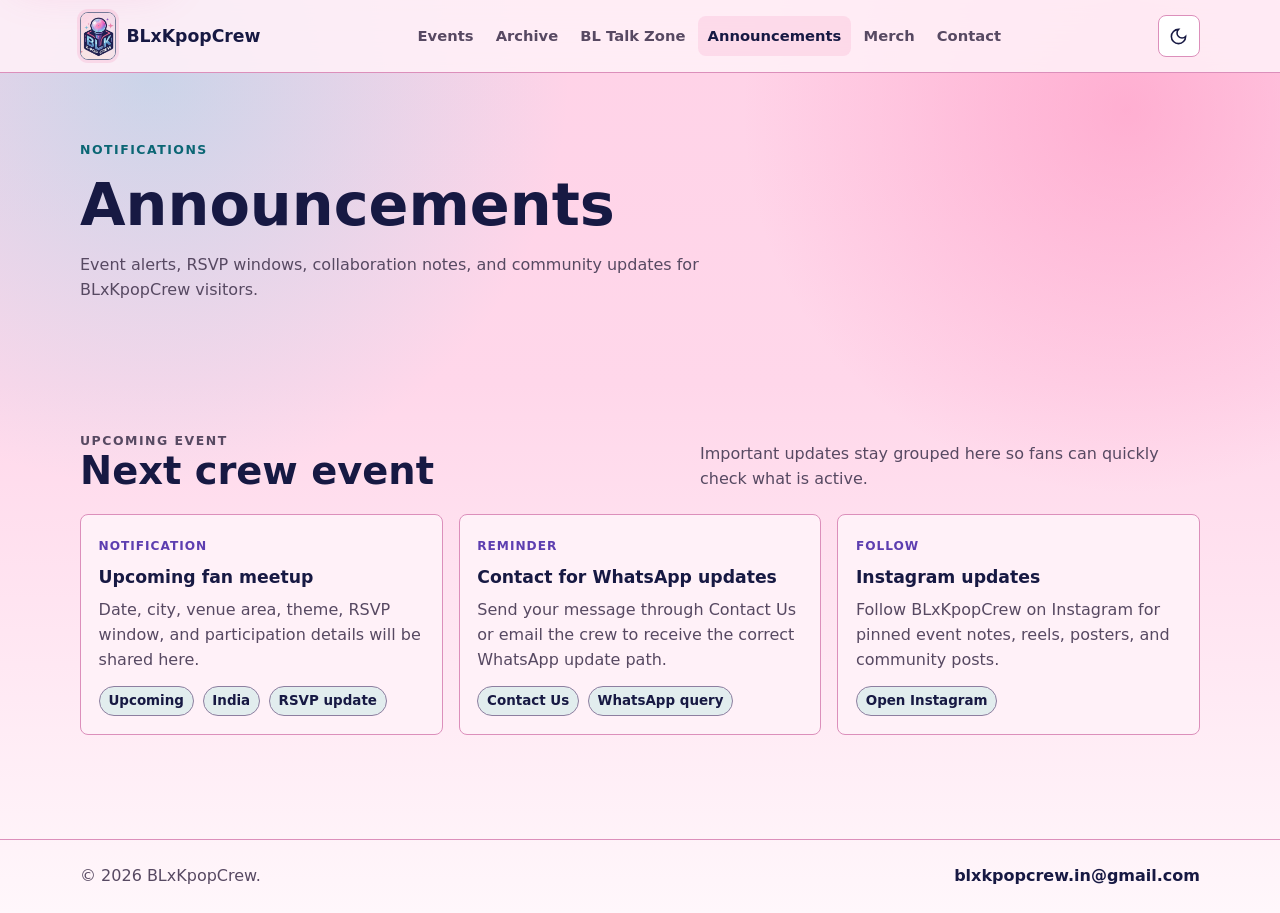
==== announcements.html @ 4c59ff3c "feat: added new sections" ====
<!DOCTYPE html>
<html lang="en">
<head>
  <meta charset="UTF-8" />
  <meta name="viewport" content="width=device-width, initial-scale=1" />
  <title>Announcements | BLxKpopCrew</title>
  <link rel="stylesheet" href="styles.css" />
</head>
<body>
  <a href="#main" class="skip-link">Skip to content</a>
  <header class="site-header">
    <div class="nav-wrap">
      <a class="brand" href="index.html#home"><img class="brand-logo" src="photos%20and%20videos/logo.jpg" alt="" width="498" height="689" /><span>BLxKpopCrew</span></a>
      <nav aria-label="Main navigation"><ul class="nav-links" id="nav-links"><li><a href="index.html#events">Events</a></li><li><a href="archive.html">Archive</a></li><li><a href="talk-zone.html">BL Talk Zone</a></li><li><a href="announcements.html" aria-current="page">Announcements</a></li><li><a href="merch-store.html">Merch</a></li><li><a href="index.html#contact">Contact</a></li></ul></nav>
      <div class="nav-actions"><button class="icon-btn" type="button" id="theme-toggle" aria-label="Toggle dark mode"><svg aria-hidden="true" width="19" height="19" viewBox="0 0 24 24" fill="none" stroke="currentColor" stroke-width="2"><path d="M12 3a6 6 0 0 0 9 9 9 9 0 1 1-9-9Z"></path></svg></button><button class="icon-btn menu-toggle" type="button" id="menu-toggle" aria-label="Open menu" aria-controls="nav-links" aria-expanded="false"><svg aria-hidden="true" width="21" height="21" viewBox="0 0 24 24" fill="none" stroke="currentColor" stroke-width="2"><path d="M4 7h16M4 12h16M4 17h16"></path></svg></button></div>
    </div>
  </header>
  <main id="main" class="page-shell">
    <section class="page-hero" aria-labelledby="announcements-title">
      <p class="eyebrow">Notifications</p>
      <h1 id="announcements-title">Announcements</h1>
      <p class="hero-copy">Event alerts, RSVP windows, collaboration notes, and community updates for BLxKpopCrew visitors.</p>
    </section>
    <section class="section-block" aria-labelledby="upcoming-title">
      <div class="section-head"><div><p class="eyebrow">Upcoming event</p><h2 id="upcoming-title">Next crew event</h2></div><p>Important updates stay grouped here so fans can quickly check what is active.</p></div>
      <div class="grid">
        <article class="card"><span class="tag">Notification</span><h3>Upcoming fan meetup</h3><p>Date, city, venue area, theme, RSVP window, and participation details will be shared here.</p><div class="meta-row"><span class="pill">Upcoming</span><span class="pill">India</span><span class="pill">RSVP update</span></div></article>
        <article class="card"><span class="tag">Reminder</span><h3>Contact for WhatsApp updates</h3><p>Send your message through Contact Us or email the crew to receive the correct WhatsApp update path.</p><div class="meta-row"><span class="pill">Contact Us</span><span class="pill">WhatsApp query</span></div></article>
        <article class="card"><span class="tag">Follow</span><h3>Instagram updates</h3><p>Follow BLxKpopCrew on Instagram for pinned event notes, reels, posters, and community posts.</p><div class="meta-row"><a class="pill" href="https://www.instagram.com/blxkpopcrew/" target="_blank" rel="noopener">Open Instagram</a></div></article>
      </div>
    </section>
  </main>
  <footer class="site-footer"><div class="footer-wrap"><span>&copy; 2026 BLxKpopCrew.</span><span class="footer-contact"><a href="mailto:blxkpopcrew.in@gmail.com">blxkpopcrew.in@gmail.com</a></span></div></footer>
  <script src="script.js"></script>
</body>
</html>
---- styles.css ----
:root {
  color-scheme: light;
  --bg: #ffd7ea;
  --page-start: #ffd2e7;
  --page-end: #fff7fb;
  --surface: #fff1f8;
  --surface-strong: #ffffff;
  --ink: #171943;
  --muted: #574962;
  --brand: #ec5b9c;
  --brand-strong: #171943;
  --sage: #0b6674;
  --gold: #5d3eb0;
  --rose: #ff6da9;
  --line: #dc8fbb;
  --button-bg: #171943;
  --button-text: #ffffff;
  --button-hover: #9b1f5f;
  --success: #0f6f56;
  --error: #a71d55;
  --shadow: 0 18px 45px rgba(236, 91, 156, 0.18);
  --focus: 0 0 0 3px rgba(101, 214, 236, 0.4);
  --radius: 8px;
  --max: 1160px;
}

[data-theme="dark"] {
  color-scheme: dark;
  --bg: #10122e;
  --page-start: #0f1230;
  --page-end: #181a3a;
  --surface: #171943;
  --surface-strong: #20265d;
  --ink: #fff5fb;
  --muted: #e5d7ec;
  --brand: #ff70ad;
  --brand-strong: #c8f6ff;
  --sage: #78e9f8;
  --gold: #b99bff;
  --rose: #ff7cb5;
  --line: #4b5297;
  --button-bg: #78e9f8;
  --button-text: #10122e;
  --button-hover: #c8f6ff;
  --success: #7ce6c6;
  --error: #ff9abe;
  --shadow: 0 18px 45px rgba(0, 0, 0, 0.3);
  --focus: 0 0 0 3px rgba(197, 163, 223, 0.35);
}

* { box-sizing: border-box; }
html { scroll-behavior: smooth; }
@media (prefers-reduced-motion: reduce) {
  *, *::before, *::after { animation-duration: 0.01ms !important; scroll-behavior: auto !important; transition-duration: 0.01ms !important; }
}

body {
  margin: 0;
  background:
    radial-gradient(circle at 12% 8%, rgba(101, 214, 236, 0.34), transparent 26rem),
    radial-gradient(circle at 88% 12%, rgba(255, 109, 169, 0.36), transparent 24rem),
    linear-gradient(180deg, var(--page-start) 0%, var(--bg) 42%, var(--page-end) 100%);
  color: var(--ink);
  font-family: Inter, ui-sans-serif, system-ui, -apple-system, BlinkMacSystemFont, "Segoe UI", sans-serif;
  line-height: 1.55;
  text-rendering: optimizeLegibility;
}

a { color: inherit; text-decoration: none; }
img { display: block; max-width: 100%; }
button, input, textarea { font: inherit; }
:focus-visible { border-radius: var(--radius); box-shadow: var(--focus); outline: 0; }

.skip-link {
  background: var(--surface-strong);
  border: 1px solid var(--line);
  border-radius: var(--radius);
  box-shadow: var(--shadow);
  left: 1rem;
  padding: 0.65rem 0.9rem;
  position: absolute;
  top: -5rem;
  z-index: 10;
}

.skip-link:focus { top: 1rem; }

.site-header {
  backdrop-filter: blur(18px);
  background: color-mix(in srgb, var(--surface) 88%, transparent);
  border-bottom: 1px solid var(--line);
  position: sticky;
  top: 0;
  z-index: 5;
}

.nav-wrap {
  align-items: center;
  display: flex;
  gap: 1rem;
  justify-content: space-between;
  margin: 0 auto;
  max-width: var(--max);
  min-height: 72px;
  padding: 0 1.25rem;
}

.brand {
  align-items: center;
  display: inline-flex;
  font-size: 1.08rem;
  font-weight: 800;
  gap: 0.65rem;
  letter-spacing: 0;
}

.brand-logo {
  background: var(--surface-strong);
  border: 1px solid color-mix(in srgb, var(--sage) 50%, var(--line));
  border-radius: var(--radius);
  box-shadow: 0 0 0 3px color-mix(in srgb, var(--brand) 14%, transparent);
  height: 48px;
  object-fit: contain;
  object-position: center;
  width: 36px;
}

.nav-links {
  align-items: center;
  display: flex;
  gap: 0.15rem;
  list-style: none;
  margin: 0;
  padding: 0;
}

.nav-links a {
  border-radius: var(--radius);
  color: var(--muted);
  display: inline-flex;
  font-size: 0.92rem;
  font-weight: 650;
  padding: 0.55rem 0.62rem;
}

.nav-links a:hover,
.nav-links a[aria-current="page"] {
  background: color-mix(in srgb, var(--brand) 13%, transparent);
  color: var(--brand-strong);
}

.nav-actions { align-items: center; display: flex; gap: 0.5rem; }

.icon-btn {
  align-items: center;
  background: var(--surface-strong);
  border: 1px solid var(--line);
  border-radius: var(--radius);
  color: var(--ink);
  cursor: pointer;
  display: inline-flex;
  height: 42px;
  justify-content: center;
  padding: 0;
  transition: border-color 160ms ease, transform 160ms ease;
  width: 42px;
}

.icon-btn:hover { border-color: var(--brand); transform: translateY(-1px); }
.menu-toggle { display: none; }

.page-shell {
  margin: 0 auto;
  max-width: var(--max);
  padding: 0 1.25rem;
}

section { scroll-margin-top: 96px; }

.hero {
  align-items: center;
  display: grid;
  gap: 2rem;
  grid-template-columns: minmax(0, 1fr) minmax(320px, 0.86fr);
  min-height: calc(100vh - 72px);
  padding: 2.4rem 0 2.25rem;
}

.hero > * { min-width: 0; }

.page-hero {
  min-height: auto;
  padding: 4.2rem 0 2.2rem;
}

.eyebrow {
  color: var(--sage);
  font-size: 0.78rem;
  font-weight: 800;
  letter-spacing: 0.12em;
  margin: 0 0 0.85rem;
  text-transform: uppercase;
}

h1, h2, h3 { letter-spacing: 0; line-height: 1.08; margin: 0; }
h1 { font-size: clamp(2.15rem, 4.6vw, 4.35rem); max-width: 720px; }
h2 { font-size: clamp(2rem, 3vw, 3.1rem); }
h3 { font-size: 1.08rem; }

.hero-copy {
  color: var(--muted);
  font-size: clamp(0.98rem, 1.25vw, 1.12rem);
  margin: 1rem 0 1.35rem;
  max-width: 660px;
}

.button-row { display: flex; flex-wrap: wrap; gap: 0.8rem; }

.btn {
  align-items: center;
  background: var(--button-bg);
  border: 1px solid var(--button-bg);
  border-radius: var(--radius);
  color: var(--button-text);
  display: inline-flex;
  font-weight: 750;
  gap: 0.5rem;
  min-height: 46px;
  padding: 0.7rem 1rem;
  transition: background 160ms ease, transform 160ms ease;
}

.btn:hover {
  background: var(--button-hover);
  border-color: var(--button-hover);
  color: var(--button-text);
  transform: translateY(-1px);
}

.btn.secondary {
  background: transparent;
  border-color: var(--line);
  color: var(--ink);
}

.btn.secondary:hover {
  background: var(--surface-strong);
  border-color: var(--sage);
}

.hero-media {
  aspect-ratio: 4 / 4.65;
  border: 1px solid var(--line);
  border-radius: var(--radius);
  box-shadow: var(--shadow);
  max-height: calc(100vh - 128px);
  overflow: hidden;
  position: relative;
}

.hero-media img,
.hero-media video {
  height: 100%;
  object-fit: cover;
  width: 100%;
}

.hero-note {
  background: color-mix(in srgb, var(--surface-strong) 92%, transparent);
  border: 1px solid var(--line);
  border-radius: var(--radius);
  bottom: 1rem;
  left: 1rem;
  max-width: calc(100% - 2rem);
  padding: 0.9rem 1rem;
  position: absolute;
}

.hero-note strong { display: block; font-size: 0.92rem; }
.hero-note span { color: var(--muted); display: block; font-size: 0.86rem; margin-top: 0.15rem; }

.notice {
  align-items: center;
  background: color-mix(in srgb, var(--surface-strong) 88%, var(--rose) 12%);
  border: 1px solid var(--line);
  border-left: 4px solid var(--rose);
  border-radius: var(--radius);
  box-shadow: 0 10px 28px rgba(236, 91, 156, 0.16);
  display: block;
  margin: 0 0 1.2rem;
  max-width: 100%;
  min-width: 0;
  overflow: hidden;
  padding: 0;
  position: relative;
}

.notice-track {
  align-items: center;
  animation: notice-slide 18s linear infinite;
  display: flex;
  gap: 2.5rem;
  min-width: 100%;
  padding: 0.8rem 1rem;
  will-change: transform;
  width: max-content;
}

.notice:hover .notice-track,
.notice:focus-within .notice-track {
  animation-play-state: paused;
}

.notice-item {
  align-items: center;
  display: inline-flex;
  gap: 0.7rem;
  white-space: nowrap;
}

.notice strong { color: var(--brand-strong); }
.notice span { color: var(--muted); }

.notice-dot {
  background: var(--rose);
  border-radius: 999px;
  box-shadow: 0 0 0 5px color-mix(in srgb, var(--rose) 22%, transparent);
  display: inline-flex;
  height: 0.55rem;
  width: 0.55rem;
}

@keyframes notice-slide {
  from { transform: translateX(0); }
  to { transform: translateX(-50%); }
}

.section-block { padding: 4.5rem 0; }

.section-band {
  background: color-mix(in srgb, var(--surface) 72%, transparent);
  border: 1px solid var(--line);
  border-radius: var(--radius);
  padding: 1.25rem;
}

.section-head {
  align-items: end;
  display: flex;
  gap: 1.5rem;
  justify-content: space-between;
  margin-bottom: 1.4rem;
}

.section-head p {
  color: var(--muted);
  margin: 0;
  max-width: 500px;
}

.grid {
  display: grid;
  gap: 1rem;
  grid-template-columns: repeat(3, minmax(0, 1fr));
}

.grid.two { grid-template-columns: repeat(2, minmax(0, 1fr)); }

.card {
  background: var(--surface);
  border: 1px solid var(--line);
  border-radius: var(--radius);
  min-height: 100%;
  padding: 1.1rem;
  transition: border-color 160ms ease, box-shadow 160ms ease, transform 160ms ease;
}

a.card { display: block; }

a.card:focus-visible {
  transform: translateY(-2px);
}

.card:hover {
  border-color: color-mix(in srgb, var(--brand) 42%, var(--line));
  box-shadow: var(--shadow);
  transform: translateY(-3px);
}

.card p { color: var(--muted); margin: 0.75rem 0 0; }

.tag {
  color: var(--gold);
  display: inline-block;
  font-size: 0.76rem;
  font-weight: 800;
  letter-spacing: 0.08em;
  margin-bottom: 0.75rem;
  text-transform: uppercase;
}

.meta-row {
  color: var(--muted);
  display: flex;
  flex-wrap: wrap;
  font-size: 0.9rem;
  gap: 0.55rem;
  margin-top: 0.8rem;
}

.pill {
  background: color-mix(in srgb, var(--sage) 12%, var(--surface-strong));
  border: 1px solid color-mix(in srgb, var(--sage) 38%, var(--line));
  border-radius: 999px;
  color: var(--brand-strong);
  display: inline-flex;
  font-size: 0.84rem;
  font-weight: 750;
  padding: 0.25rem 0.55rem;
}

.media-grid {
  display: grid;
  gap: 1rem;
  grid-template-columns: 1.15fr 0.85fr 0.85fr;
}

.photo {
  aspect-ratio: 1 / 1;
  border: 1px solid var(--line);
  border-radius: var(--radius);
  overflow: hidden;
}

.photo:first-child { grid-row: span 2; }

.photo img {
  height: 100%;
  object-fit: cover;
  transition: transform 300ms ease;
  width: 100%;
}

.photo:hover img { transform: scale(1.035); }

.logo-photo {
  background: linear-gradient(135deg, #fde8f2, #f8d7ea);
}

.logo-photo img {
  object-fit: contain;
  padding: 0.55rem;
}

.video-grid {
  display: grid;
  gap: 1rem;
  grid-template-columns: 1fr 1fr;
}

.video-card {
  background: var(--surface);
  border: 1px solid var(--line);
  border-radius: var(--radius);
  overflow: hidden;
}

.video-card video {
  aspect-ratio: 16 / 10;
  background: var(--brand-strong);
  display: block;
  object-fit: cover;
  width: 100%;
}

.video-card figcaption {
  color: var(--muted);
  font-size: 0.95rem;
  padding: 0.85rem 1rem 1rem;
}

.split {
  align-items: center;
  display: grid;
  gap: 2rem;
  grid-template-columns: 0.9fr 1.1fr;
}

.panel {
  background: var(--surface);
  border: 1px solid var(--line);
  border-radius: var(--radius);
  padding: 1.35rem;
}

.stats {
  display: grid;
  gap: 1rem;
  grid-template-columns: repeat(3, 1fr);
  margin-top: 1.5rem;
}

.stat {
  border-left: 3px solid var(--sage);
  padding-left: 0.85rem;
}

.stat strong {
  display: block;
  font-size: 1.55rem;
  line-height: 1;
}

.stat span { color: var(--muted); font-size: 0.9rem; }

.contact {
  background: var(--surface);
  border: 1px solid var(--line);
  border-radius: var(--radius);
  display: grid;
  gap: 1rem;
  grid-template-columns: 1fr 1fr;
  padding: 1.25rem;
}

label {
  color: var(--muted);
  display: grid;
  font-size: 0.92rem;
  font-weight: 700;
  gap: 0.35rem;
}

input,
textarea {
  background: var(--surface-strong);
  border: 1px solid var(--line);
  border-radius: var(--radius);
  color: var(--ink);
  min-height: 44px;
  padding: 0.7rem 0.75rem;
  width: 100%;
}

textarea { min-height: 136px; resize: vertical; }
.full { grid-column: 1 / -1; }

.form-status {
  color: var(--muted);
  font-size: 0.92rem;
  font-weight: 700;
  margin: 0;
  min-height: 1.5rem;
}

.form-status.is-success { color: var(--success); }
.form-status.is-error { color: var(--error); }

.site-footer {
  border-top: 1px solid var(--line);
  margin-top: 2rem;
}

.footer-wrap {
  align-items: center;
  color: var(--muted);
  display: flex;
  flex-wrap: wrap;
  gap: 1rem;
  justify-content: space-between;
  margin: 0 auto;
  max-width: var(--max);
  padding: 1.5rem 1.25rem;
}

.footer-wrap a,
.footer-contact { color: var(--brand-strong); font-weight: 750; }

@media (max-width: 980px) {
  .nav-links a { font-size: 0.88rem; padding-inline: 0.45rem; }
}

@media (max-width: 900px) {
  .hero,
  .split,
  .contact {
    grid-template-columns: 1fr;
  }

  .hero {
    min-height: auto;
    padding-top: 2rem;
  }

  .hero-media { aspect-ratio: 16 / 10; }
  .grid, .grid.two, .video-grid { grid-template-columns: 1fr 1fr; }
  .media-grid { grid-template-columns: 1fr 1fr; }
}

@media (max-width: 760px) {
  .menu-toggle { display: inline-flex; }

  .nav-links {
    background: var(--surface-strong);
    border: 1px solid var(--line);
    border-radius: var(--radius);
    box-shadow: var(--shadow);
    display: none;
    left: 1rem;
    padding: 0.6rem;
    position: absolute;
    right: 1rem;
    top: 76px;
  }

  .nav-links.is-open { display: grid; }
  .nav-links a { padding: 0.75rem; }
  .section-head { align-items: start; display: grid; }
  .grid, .grid.two, .media-grid, .stats, .video-grid { grid-template-columns: 1fr; }
  .photo:first-child { grid-row: auto; }
  .hero-note { position: static; max-width: none; border-radius: 0; border-width: 1px 0 0; }
  .hero-media { aspect-ratio: auto; }
  .hero-media img, .hero-media video { aspect-ratio: 4 / 3; }
  .notice-track { animation-duration: 14s; }
  .notice-item { white-space: normal; min-width: 86vw; }
}
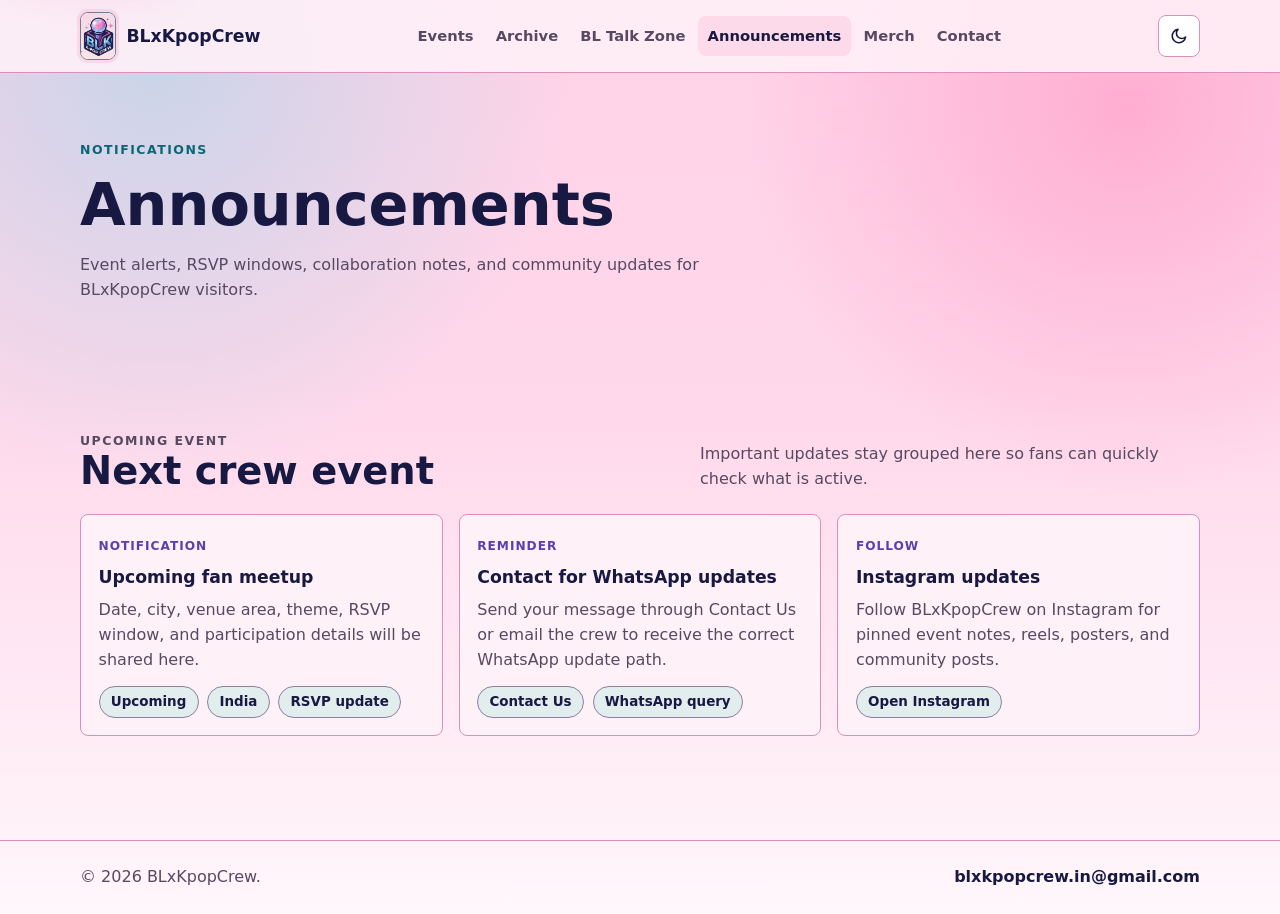
==== commit 12cd26c4: "feat: update the layout" ====
--- a/announcements.html
+++ b/announcements.html
@@ -12,7 +12,7 @@
     <div class="nav-wrap">
       <a class="brand" href="index.html#home"><img class="brand-logo" src="photos%20and%20videos/logo.jpg" alt="" width="498" height="689" /><span>BLxKpopCrew</span></a>
       <nav aria-label="Main navigation"><ul class="nav-links" id="nav-links"><li><a href="index.html#events">Events</a></li><li><a href="archive.html">Archive</a></li><li><a href="talk-zone.html">BL Talk Zone</a></li><li><a href="announcements.html" aria-current="page">Announcements</a></li><li><a href="merch-store.html">Merch</a></li><li><a href="index.html#contact">Contact</a></li></ul></nav>
-      <div class="nav-actions"><button class="icon-btn" type="button" id="theme-toggle" aria-label="Toggle dark mode"><svg aria-hidden="true" width="19" height="19" viewBox="0 0 24 24" fill="none" stroke="currentColor" stroke-width="2"><path d="M12 3a6 6 0 0 0 9 9 9 9 0 1 1-9-9Z"></path></svg></button><button class="icon-btn menu-toggle" type="button" id="menu-toggle" aria-label="Open menu" aria-controls="nav-links" aria-expanded="false"><svg aria-hidden="true" width="21" height="21" viewBox="0 0 24 24" fill="none" stroke="currentColor" stroke-width="2"><path d="M4 7h16M4 12h16M4 17h16"></path></svg></button></div>
+      <div class="nav-actions"><button class="icon-btn" type="button" id="theme-toggle" aria-label="Switch to dark mode"><svg aria-hidden="true" width="19" height="19" viewBox="0 0 24 24" fill="none" stroke="currentColor" stroke-width="2"><path d="M20.99 12.62A8.5 8.5 0 1 1 11.38 3.01 6.5 6.5 0 0 0 20.99 12.62Z"></path></svg></button><button class="icon-btn menu-toggle" type="button" id="menu-toggle" aria-label="Open menu" aria-controls="nav-links" aria-expanded="false"><svg aria-hidden="true" width="21" height="21" viewBox="0 0 24 24" fill="none" stroke="currentColor" stroke-width="2"><path d="M4 7h16M4 12h16M4 17h16"></path></svg></button></div>
     </div>
   </header>
   <main id="main" class="page-shell">
@@ -26,11 +26,11 @@
       <div class="grid">
         <article class="card"><span class="tag">Notification</span><h3>Upcoming fan meetup</h3><p>Date, city, venue area, theme, RSVP window, and participation details will be shared here.</p><div class="meta-row"><span class="pill">Upcoming</span><span class="pill">India</span><span class="pill">RSVP update</span></div></article>
         <article class="card"><span class="tag">Reminder</span><h3>Contact for WhatsApp updates</h3><p>Send your message through Contact Us or email the crew to receive the correct WhatsApp update path.</p><div class="meta-row"><span class="pill">Contact Us</span><span class="pill">WhatsApp query</span></div></article>
-        <article class="card"><span class="tag">Follow</span><h3>Instagram updates</h3><p>Follow BLxKpopCrew on Instagram for pinned event notes, reels, posters, and community posts.</p><div class="meta-row"><a class="pill" href="https://www.instagram.com/blxkpopcrew/" target="_blank" rel="noopener">Open Instagram</a></div></article>
+        <article class="card"><span class="tag">Follow</span><h3>Instagram updates</h3><p>Follow BLxKpopCrew on Instagram for pinned event notes, reels, posters, and community posts.</p><div class="meta-row"><a class="pill" href="https://www.instagram.com/blxkpop.crew/" target="_blank" rel="noopener">Open Instagram</a></div></article>
       </div>
     </section>
   </main>
   <footer class="site-footer"><div class="footer-wrap"><span>&copy; 2026 BLxKpopCrew.</span><span class="footer-contact"><a href="mailto:blxkpopcrew.in@gmail.com">blxkpopcrew.in@gmail.com</a></span></div></footer>
-  <script src="script.js"></script>
+  <script src="script.js?v=theme-icons"></script>
 </body>
 </html>
--- a/styles.css
+++ b/styles.css
@@ -159,14 +159,19 @@
   color: var(--ink);
   cursor: pointer;
   display: inline-flex;
+  flex: 0 0 42px;
   height: 42px;
   justify-content: center;
+  line-height: 1;
+  min-width: 42px;
+  overflow: visible;
   padding: 0;
   transition: border-color 160ms ease, transform 160ms ease;
   width: 42px;
 }
 
 .icon-btn:hover { border-color: var(--brand); transform: translateY(-1px); }
+.icon-btn svg { display: block; overflow: visible; stroke-linecap: round; stroke-linejoin: round; }
 .menu-toggle { display: none; }
 
 .page-shell {
@@ -215,6 +220,53 @@
 }
 
 .button-row { display: flex; flex-wrap: wrap; gap: 0.8rem; }
+
+.contact-links {
+  align-items: center;
+  display: flex;
+  flex-wrap: wrap;
+  gap: 0.7rem;
+  justify-content: flex-end;
+}
+
+.social-link {
+  align-items: center;
+  background: var(--surface-strong);
+  border: 1px solid var(--line);
+  border-radius: var(--radius);
+  color: var(--brand-strong);
+  display: inline-flex;
+  font-weight: 800;
+  gap: 0.5rem;
+  min-height: 44px;
+  padding: 0.65rem 0.85rem;
+}
+
+.social-link:hover {
+  border-color: var(--brand);
+  box-shadow: var(--shadow);
+  transform: translateY(-1px);
+}
+
+.social-link svg {
+  flex: 0 0 auto;
+}
+
+.instagram-mark {
+  align-items: center;
+  background: linear-gradient(135deg, #833ab4 0%, #fd1d1d 52%, #fcb045 100%);
+  border-radius: 6px;
+  color: #fff;
+  display: inline-flex;
+  height: 24px;
+  justify-content: center;
+  width: 24px;
+}
+
+.instagram-mark svg {
+  height: 16px;
+  width: 16px;
+}
 
 .btn {
   align-items: center;
@@ -293,6 +345,14 @@
   overflow: hidden;
   padding: 0;
   position: relative;
+  transition: border-color 160ms ease, box-shadow 160ms ease, transform 160ms ease;
+}
+
+.notice:hover,
+.notice:focus-visible {
+  border-color: var(--brand);
+  box-shadow: var(--shadow);
+  transform: translateY(-1px);
 }
 
 .notice-track {
@@ -358,6 +418,67 @@
   max-width: 500px;
 }
 
+.feature-layout {
+  align-items: stretch;
+  display: grid;
+  gap: 1rem;
+  grid-template-columns: minmax(280px, 0.9fr) minmax(0, 1.3fr);
+}
+
+.feature-card {
+  background: var(--surface-strong);
+  border: 1px solid var(--line);
+  border-radius: var(--radius);
+  box-shadow: var(--shadow);
+  display: grid;
+  min-height: 100%;
+  padding: 1.25rem;
+  transition: border-color 160ms ease, box-shadow 160ms ease, transform 160ms ease;
+}
+
+.feature-card p {
+  color: var(--muted);
+  margin: 1rem 0 0;
+}
+
+a.feature-card:hover,
+a.feature-card:focus-visible {
+  border-color: color-mix(in srgb, var(--brand) 42%, var(--line));
+  box-shadow: 0 22px 55px rgba(236, 91, 156, 0.24);
+  transform: translateY(-3px);
+}
+
+a.feature-card:hover .card-cta,
+a.feature-card:focus-visible .card-cta {
+  color: var(--brand);
+}
+
+.quick-grid {
+  display: grid;
+  gap: 1rem;
+  grid-template-columns: repeat(2, minmax(0, 1fr));
+}
+
+.event-grid {
+  display: grid;
+  gap: 1rem;
+  grid-template-columns: 1.15fr 0.92fr 0.92fr;
+}
+
+.values-layout {
+  align-items: start;
+  display: grid;
+  gap: 1rem;
+  grid-template-columns: minmax(240px, 0.8fr) minmax(0, 1.4fr);
+}
+
+.review-layout {
+  align-items: stretch;
+  display: grid;
+  gap: 1rem;
+  grid-template-columns: minmax(260px, 0.95fr) minmax(0, 1.2fr);
+}
+
 .grid {
   display: grid;
   gap: 1rem;
@@ -388,6 +509,20 @@
 }
 
 .card p { color: var(--muted); margin: 0.75rem 0 0; }
+
+.card-cta {
+  color: var(--brand-strong);
+  display: inline-flex;
+  font-size: 0.88rem;
+  font-weight: 850;
+  gap: 0.4rem;
+  margin-top: 1rem;
+}
+
+a.card:hover .card-cta,
+a.card:focus-visible .card-cta {
+  color: var(--brand);
+}
 
 .tag {
   color: var(--gold);
@@ -400,6 +535,7 @@
 }
 
 .meta-row {
+  align-items: center;
   color: var(--muted);
   display: flex;
   flex-wrap: wrap;
@@ -409,6 +545,7 @@
 }
 
 .pill {
+  align-items: center;
   background: color-mix(in srgb, var(--sage) 12%, var(--surface-strong));
   border: 1px solid color-mix(in srgb, var(--sage) 38%, var(--line));
   border-radius: 999px;
@@ -416,7 +553,95 @@
   display: inline-flex;
   font-size: 0.84rem;
   font-weight: 750;
-  padding: 0.25rem 0.55rem;
+  justify-content: center;
+  line-height: 1;
+  min-height: 32px;
+  padding: 0.38rem 0.7rem;
+  white-space: nowrap;
+}
+
+.review-list {
+  display: grid;
+  gap: 1.25rem;
+}
+
+.review-card {
+  background: var(--surface);
+  border: 1px solid var(--line);
+  border-radius: var(--radius);
+  display: grid;
+  gap: 1.25rem;
+  grid-template-columns: minmax(240px, 0.72fr) minmax(0, 1.28fr);
+  overflow: hidden;
+}
+
+.review-media {
+  background: var(--surface-strong);
+  min-height: 100%;
+}
+
+.review-media img {
+  height: 100%;
+  min-height: 320px;
+  object-fit: cover;
+  width: 100%;
+}
+
+.review-content {
+  padding: 1.25rem 1.25rem 1.25rem 0;
+}
+
+.review-title-row {
+  align-items: start;
+  display: flex;
+  gap: 1rem;
+  justify-content: space-between;
+}
+
+.rating-badge {
+  align-items: center;
+  background: var(--button-bg);
+  border-radius: var(--radius);
+  color: var(--button-text);
+  display: inline-flex;
+  flex: 0 0 auto;
+  font-size: 1.1rem;
+  font-weight: 900;
+  justify-content: center;
+  min-height: 48px;
+  min-width: 64px;
+  padding: 0.45rem 0.7rem;
+}
+
+.review-writeup {
+  color: var(--muted);
+  margin: 1rem 0;
+}
+
+.score-grid {
+  display: grid;
+  gap: 0.65rem;
+  grid-template-columns: repeat(4, minmax(0, 1fr));
+}
+
+.score-item {
+  background: var(--surface-strong);
+  border: 1px solid var(--line);
+  border-radius: var(--radius);
+  padding: 0.75rem;
+}
+
+.score-item strong {
+  display: block;
+  font-size: 1.12rem;
+}
+
+.score-item span {
+  color: var(--muted);
+  display: block;
+  font-size: 0.84rem;
+  font-weight: 750;
+  margin-top: 0.1rem;
 }
 
 .media-grid {
@@ -583,9 +808,15 @@
 @media (max-width: 900px) {
   .hero,
   .split,
-  .contact {
+  .contact,
+  .feature-layout,
+  .values-layout,
+  .review-layout,
+  .review-card {
     grid-template-columns: 1fr;
   }
+
+  .review-content { padding: 0 1.1rem 1.1rem; }
 
   .hero {
     min-height: auto;
@@ -593,7 +824,7 @@
   }
 
   .hero-media { aspect-ratio: 16 / 10; }
-  .grid, .grid.two, .video-grid { grid-template-columns: 1fr 1fr; }
+  .grid, .grid.two, .video-grid, .event-grid { grid-template-columns: 1fr 1fr; }
   .media-grid { grid-template-columns: 1fr 1fr; }
 }
 
@@ -616,7 +847,10 @@
   .nav-links.is-open { display: grid; }
   .nav-links a { padding: 0.75rem; }
   .section-head { align-items: start; display: grid; }
-  .grid, .grid.two, .media-grid, .stats, .video-grid { grid-template-columns: 1fr; }
+  .contact-links { justify-content: flex-start; }
+  .grid, .grid.two, .media-grid, .stats, .video-grid, .quick-grid, .event-grid { grid-template-columns: 1fr; }
+  .score-grid { grid-template-columns: 1fr 1fr; }
+  .review-title-row { display: grid; }
   .photo:first-child { grid-row: auto; }
   .hero-note { position: static; max-width: none; border-radius: 0; border-width: 1px 0 0; }
   .hero-media { aspect-ratio: auto; }
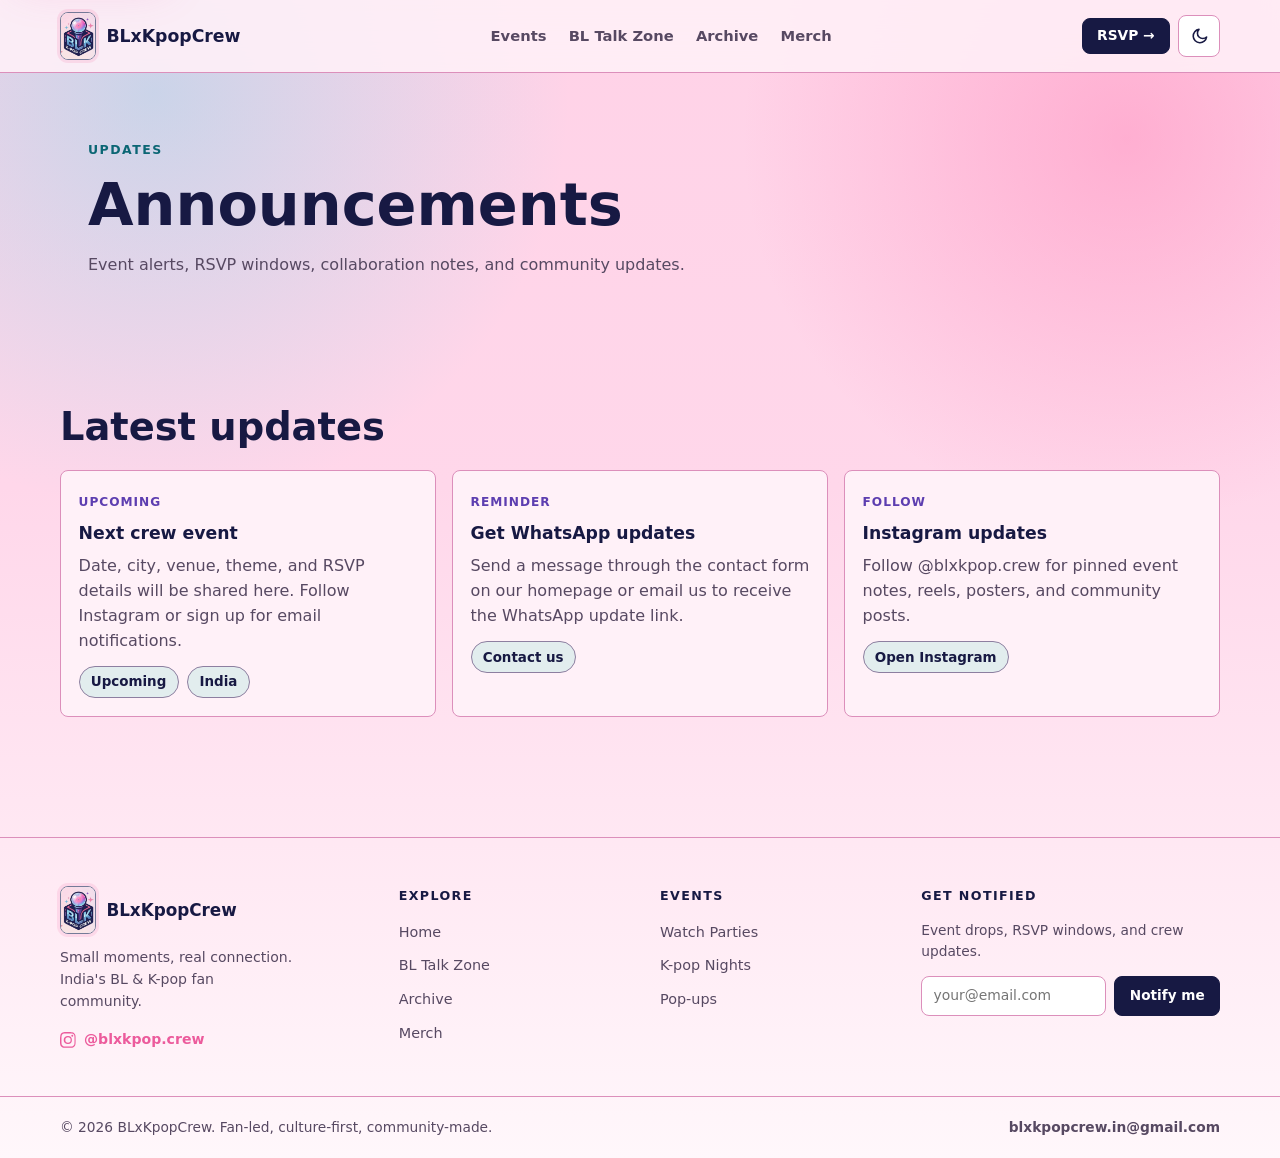
==== commit 55279376: "feat: overhaul site" ====
--- a/announcements.html
+++ b/announcements.html
@@ -10,27 +10,39 @@
   <a href="#main" class="skip-link">Skip to content</a>
   <header class="site-header">
     <div class="nav-wrap">
-      <a class="brand" href="index.html#home"><img class="brand-logo" src="photos%20and%20videos/logo.jpg" alt="" width="498" height="689" /><span>BLxKpopCrew</span></a>
-      <nav aria-label="Main navigation"><ul class="nav-links" id="nav-links"><li><a href="index.html#events">Events</a></li><li><a href="archive.html">Archive</a></li><li><a href="talk-zone.html">BL Talk Zone</a></li><li><a href="announcements.html" aria-current="page">Announcements</a></li><li><a href="merch-store.html">Merch</a></li><li><a href="index.html#contact">Contact</a></li></ul></nav>
-      <div class="nav-actions"><button class="icon-btn" type="button" id="theme-toggle" aria-label="Switch to dark mode"><svg aria-hidden="true" width="19" height="19" viewBox="0 0 24 24" fill="none" stroke="currentColor" stroke-width="2"><path d="M20.99 12.62A8.5 8.5 0 1 1 11.38 3.01 6.5 6.5 0 0 0 20.99 12.62Z"></path></svg></button><button class="icon-btn menu-toggle" type="button" id="menu-toggle" aria-label="Open menu" aria-controls="nav-links" aria-expanded="false"><svg aria-hidden="true" width="21" height="21" viewBox="0 0 24 24" fill="none" stroke="currentColor" stroke-width="2"><path d="M4 7h16M4 12h16M4 17h16"></path></svg></button></div>
+      <a class="brand" href="index.html" aria-label="BLxKpopCrew home"><img class="brand-logo" src="photos%20and%20videos/logo.jpg" alt="" width="498" height="689" /><span>BLxKpopCrew</span></a>
+      <nav aria-label="Main navigation"><ul class="nav-links" id="nav-links"><li><a href="events.html">Events</a></li><li><a href="talk-zone.html">BL Talk Zone</a></li><li><a href="archive.html">Archive</a></li><li><a href="merch-store.html">Merch</a></li></ul></nav>
+      <div class="nav-actions">
+        <a href="watch-parties.html" class="nav-cta btn">RSVP →</a>
+        <button class="icon-btn" type="button" id="theme-toggle" aria-label="Switch to dark mode"><svg aria-hidden="true" width="19" height="19" viewBox="0 0 24 24" fill="none" stroke="currentColor" stroke-width="2"><path d="M20.99 12.62A8.5 8.5 0 1 1 11.38 3.01 6.5 6.5 0 0 0 20.99 12.62Z"></path></svg></button>
+        <button class="icon-btn menu-toggle" type="button" id="menu-toggle" aria-label="Open menu" aria-controls="nav-links" aria-expanded="false"><svg aria-hidden="true" width="21" height="21" viewBox="0 0 24 24" fill="none" stroke="currentColor" stroke-width="2"><path d="M4 7h16M4 12h16M4 17h16"></path></svg></button>
+      </div>
     </div>
   </header>
   <main id="main" class="page-shell">
     <section class="page-hero" aria-labelledby="announcements-title">
-      <p class="eyebrow">Notifications</p>
+      <p class="eyebrow">Updates</p>
       <h1 id="announcements-title">Announcements</h1>
-      <p class="hero-copy">Event alerts, RSVP windows, collaboration notes, and community updates for BLxKpopCrew visitors.</p>
+      <p class="hero-copy">Event alerts, RSVP windows, collaboration notes, and community updates.</p>
     </section>
-    <section class="section-block" aria-labelledby="upcoming-title">
-      <div class="section-head"><div><p class="eyebrow">Upcoming event</p><h2 id="upcoming-title">Next crew event</h2></div><p>Important updates stay grouped here so fans can quickly check what is active.</p></div>
+    <section class="section-block" aria-labelledby="latest-updates-title">
+      <div class="section-head"><div><h2 id="latest-updates-title">Latest updates</h2></div></div>
       <div class="grid">
-        <article class="card"><span class="tag">Notification</span><h3>Upcoming fan meetup</h3><p>Date, city, venue area, theme, RSVP window, and participation details will be shared here.</p><div class="meta-row"><span class="pill">Upcoming</span><span class="pill">India</span><span class="pill">RSVP update</span></div></article>
-        <article class="card"><span class="tag">Reminder</span><h3>Contact for WhatsApp updates</h3><p>Send your message through Contact Us or email the crew to receive the correct WhatsApp update path.</p><div class="meta-row"><span class="pill">Contact Us</span><span class="pill">WhatsApp query</span></div></article>
-        <article class="card"><span class="tag">Follow</span><h3>Instagram updates</h3><p>Follow BLxKpopCrew on Instagram for pinned event notes, reels, posters, and community posts.</p><div class="meta-row"><a class="pill" href="https://www.instagram.com/blxkpop.crew/" target="_blank" rel="noopener">Open Instagram</a></div></article>
+        <article class="card"><span class="tag">Upcoming</span><h3>Next crew event</h3><p>Date, city, venue, theme, and RSVP details will be shared here. Follow Instagram or sign up for email notifications.</p><div class="meta-row"><span class="pill">Upcoming</span><span class="pill">India</span></div></article>
+        <article class="card"><span class="tag">Reminder</span><h3>Get WhatsApp updates</h3><p>Send a message through the contact form on our homepage or email us to receive the WhatsApp update link.</p><div class="meta-row"><a class="pill" href="index.html#contact">Contact us</a></div></article>
+        <article class="card"><span class="tag">Follow</span><h3>Instagram updates</h3><p>Follow @blxkpop.crew for pinned event notes, reels, posters, and community posts.</p><div class="meta-row"><a class="pill" href="https://www.instagram.com/blxkpop.crew/" target="_blank" rel="noopener">Open Instagram</a></div></article>
       </div>
     </section>
   </main>
-  <footer class="site-footer"><div class="footer-wrap"><span>&copy; 2026 BLxKpopCrew.</span><span class="footer-contact"><a href="mailto:blxkpopcrew.in@gmail.com">blxkpopcrew.in@gmail.com</a></span></div></footer>
+  <footer class="site-footer footer-full">
+    <div class="footer-grid page-shell">
+      <div><a class="brand footer-brand-link" href="index.html"><img class="brand-logo" src="photos%20and%20videos/logo.jpg" alt="" width="498" height="689" /><span>BLxKpopCrew</span></a><p class="footer-tagline">Small moments, real connection. India's BL &amp; K-pop fan community.</p><a class="footer-ig" href="https://www.instagram.com/blxkpop.crew/" target="_blank" rel="noopener"><svg aria-hidden="true" width="16" height="16" viewBox="0 0 16 16" fill="currentColor"><path d="M8 0C5.83 0 5.56.01 4.71.05 3.86.09 3.28.22 2.77.42a3.6 3.6 0 0 0-1.3.85 3.6 3.6 0 0 0-.85 1.3c-.2.51-.33 1.09-.37 1.94C.01 5.56 0 5.83 0 8s.01 2.44.05 3.29c.04.85.17 1.43.37 1.94.21.53.49.98.85 1.3.36.36.77.64 1.3.85.51.2 1.09.33 1.94.37.85.04 1.12.05 3.29.05s2.44-.01 3.29-.05c.85-.04 1.43-.17 1.94-.37.53-.21.98-.49 1.3-.85.36-.36.64-.77.85-1.3.2-.51.33-1.09.37-1.94.04-.85.05-1.12.05-3.29s-.01-2.44-.05-3.29c-.04-.85-.17-1.43-.37-1.94a3.6 3.6 0 0 0-.85-1.3 3.6 3.6 0 0 0-1.3-.85c-.51-.2-1.09-.33-1.94-.37C10.44.01 10.17 0 8 0Zm0 1.44c2.13 0 2.38.01 3.22.05.78.04 1.2.17 1.48.28.37.14.63.31.91.59.28.28.45.54.59.91.11.28.24.7.28 1.48.04.84.05 1.09.05 3.22s-.01 2.38-.05 3.22c-.04.78-.17 1.2-.28 1.48-.14.37-.31.63-.59.91-.28.28-.54.45-.91.59-.28.11-.7.24-1.48.28-.84.04-1.09.05-3.22.05s-2.38-.01-3.22-.05c-.78-.04-1.2-.17-1.48-.28a2.15 2.15 0 0 1-.91-.59 2.15 2.15 0 0 1-.59-.91c-.11-.28-.24-.7-.28-1.48-.04-.84-.05-1.09-.05-3.22s.01-2.38.05-3.22c.04-.78.17-1.2.28-1.48.14-.37.31-.63.59-.91.28-.28.54-.45.91-.59.28-.11.7-.24 1.48-.28.84-.04 1.09-.05 3.22-.05Z"/><path d="M8 3.89A4.11 4.11 0 1 0 8 12.1 4.11 4.11 0 0 0 8 3.89Zm0 6.78A2.67 2.67 0 1 1 8 5.33a2.67 2.67 0 0 1 0 5.34Zm5.23-6.94a.96.96 0 1 1-1.92 0 .96.96 0 0 1 1.92 0Z"/></svg> @blxkpop.crew</a></div>
+      <div><h4 class="footer-col-head">Explore</h4><ul class="footer-links-col"><li><a href="index.html">Home</a></li><li><a href="talk-zone.html">BL Talk Zone</a></li><li><a href="archive.html">Archive</a></li><li><a href="merch-store.html">Merch</a></li></ul></div>
+      <div><h4 class="footer-col-head">Events</h4><ul class="footer-links-col"><li><a href="watch-parties.html">Watch Parties</a></li><li><a href="kpop-crossover-nights.html">K-pop Nights</a></li><li><a href="popups-partnerships.html">Pop-ups</a></li></ul></div>
+      <div><h4 class="footer-col-head">Get notified</h4><p class="footer-notify-desc">Event drops, RSVP windows, and crew updates.</p><form class="notify-form" id="footer-notify-form" action="https://formspree.io/f/YOUR_FORM_ID" method="POST"><div class="notify-row"><input type="email" name="email" placeholder="your@email.com" aria-label="Email for event notifications" required /><button class="btn" type="submit">Notify me</button></div><p class="form-status" id="footer-notify-status" role="status" aria-live="polite"></p></form></div>
+    </div>
+    <div class="footer-bottom"><div class="footer-bottom-inner page-shell"><span>© 2026 BLxKpopCrew. Fan-led, culture-first, community-made.</span><a href="mailto:blxkpopcrew.in@gmail.com">blxkpopcrew.in@gmail.com</a></div></div>
+  </footer>
   <script src="script.js?v=theme-icons"></script>
 </body>
 </html>
--- a/styles.css
+++ b/styles.css
@@ -21,7 +21,7 @@
   --shadow: 0 18px 45px rgba(236, 91, 156, 0.18);
   --focus: 0 0 0 3px rgba(101, 214, 236, 0.4);
   --radius: 8px;
-  --max: 1160px;
+  --max: 1200px;
 }
 
 [data-theme="dark"] {
@@ -858,3 +858,889 @@
   .notice-track { animation-duration: 14s; }
   .notice-item { white-space: normal; min-width: 86vw; }
 }
+
+/* ── Watch Parties — Netflix layout ──────────────────────────────────────── */
+.wp-hero {
+  align-items: flex-end;
+  background: color-mix(in srgb, var(--surface) 60%, var(--surface-strong) 40%);
+  display: flex;
+  min-height: 55vh;
+  overflow: hidden;
+  position: relative;
+}
+
+.wp-hero--has-image { background: var(--surface-strong); }
+
+.wp-hero-img {
+  height: 100%;
+  inset: 0;
+  object-fit: cover;
+  object-position: center top;
+  position: absolute;
+  width: 100%;
+}
+
+.wp-hero-gradient {
+  background: linear-gradient(to top, rgba(0,0,0,0.78) 0%, rgba(0,0,0,0.38) 45%, rgba(0,0,0,0.04) 100%);
+  inset: 0;
+  position: absolute;
+}
+
+.wp-hero-content {
+  padding-bottom: 2.5rem;
+  padding-top: 2rem;
+  position: relative;
+  width: 100%;
+  z-index: 1;
+}
+
+.wp-hero--has-image .wp-hero-content { color: #fff; }
+.wp-hero--has-image .eyebrow { color: var(--rose); }
+.wp-hero--has-image .wp-hero-meta,
+.wp-hero--has-image .wp-hero-desc { color: rgba(255,255,255,0.82); }
+
+.wp-hero-eyebrow { color: var(--rose); }
+
+.wp-hero-title {
+  font-size: clamp(1.85rem, 4vw, 3.15rem);
+  line-height: 1.08;
+  margin: 0.4rem 0 0.55rem;
+  max-width: 560px;
+}
+
+.wp-hero-meta {
+  color: var(--muted);
+  font-size: 0.96rem;
+  margin: 0 0 0.65rem;
+}
+
+.wp-hero-desc {
+  color: var(--muted);
+  margin: 0 0 1.3rem;
+  max-width: 480px;
+}
+
+/* Controls */
+.wp-controls {
+  padding-bottom: 0.5rem;
+  padding-top: 1.75rem;
+}
+
+.wp-search-wrap {
+  margin-bottom: 0.9rem;
+  max-width: 440px;
+  position: relative;
+}
+
+.wp-search-wrap svg {
+  color: var(--muted);
+  left: 0.9rem;
+  pointer-events: none;
+  position: absolute;
+  top: 50%;
+  transform: translateY(-50%);
+}
+
+.wp-search-input {
+  background: var(--surface-strong);
+  border: 1px solid var(--line);
+  border-radius: var(--radius);
+  color: var(--ink);
+  min-height: 44px;
+  padding: 0.7rem 0.75rem 0.7rem 2.5rem;
+  transition: border-color 150ms ease;
+  width: 100%;
+}
+
+.wp-search-input:focus {
+  border-color: var(--brand);
+  box-shadow: var(--focus);
+  outline: 0;
+}
+
+.wp-chips {
+  display: flex;
+  flex-wrap: wrap;
+  gap: 0.5rem;
+  padding-bottom: 0.25rem;
+}
+
+.wp-chip {
+  background: color-mix(in srgb, var(--sage) 10%, var(--surface-strong));
+  border: 1px solid color-mix(in srgb, var(--sage) 34%, var(--line));
+  border-radius: 999px;
+  color: var(--brand-strong);
+  cursor: pointer;
+  font-size: 0.84rem;
+  font-weight: 750;
+  min-height: 32px;
+  padding: 0.35rem 0.85rem;
+  transition: background 140ms ease, border-color 140ms ease, color 140ms ease;
+}
+
+.wp-chip:hover { border-color: var(--brand); color: var(--brand); }
+
+.wp-chip--active {
+  background: var(--brand);
+  border-color: var(--brand);
+  color: #fff;
+}
+
+/* Rows */
+#wp-rows {
+  display: grid;
+  gap: 2.25rem;
+  padding-bottom: 3.5rem;
+  padding-top: 1.25rem;
+}
+
+.wp-row-header {
+  align-items: center;
+  display: flex;
+  justify-content: space-between;
+  margin-bottom: 0.85rem;
+}
+
+.wp-row-title {
+  font-size: 1.22rem;
+  font-weight: 800;
+}
+
+.wp-row-arrows {
+  display: flex;
+  gap: 0.4rem;
+}
+
+.wp-arrow {
+  align-items: center;
+  background: var(--surface-strong);
+  border: 1px solid var(--line);
+  border-radius: var(--radius);
+  color: var(--ink);
+  cursor: pointer;
+  display: inline-flex;
+  height: 34px;
+  justify-content: center;
+  transition: border-color 140ms ease, color 140ms ease;
+  width: 34px;
+}
+
+.wp-arrow:hover { border-color: var(--brand); color: var(--brand); }
+
+.wp-scroll {
+  display: flex;
+  gap: 0.85rem;
+  overflow-x: auto;
+  padding-bottom: 0.5rem;
+  scroll-snap-type: x mandatory;
+  scrollbar-width: none;
+}
+
+.wp-scroll::-webkit-scrollbar { display: none; }
+
+.wp-scroll > [role="listitem"] {
+  flex: 0 0 255px;
+  scroll-snap-align: start;
+}
+
+/* Cards */
+.wp-card {
+  background: var(--surface);
+  border: 1px solid var(--line);
+  border-radius: var(--radius);
+  display: block;
+  overflow: hidden;
+  transition: border-color 180ms ease, box-shadow 180ms ease;
+}
+
+.wp-card:hover {
+  border-color: color-mix(in srgb, var(--brand) 55%, var(--line));
+  box-shadow: 0 16px 40px rgba(0,0,0,0.2);
+}
+
+.wp-card-thumb {
+  aspect-ratio: 16 / 9;
+  background: var(--surface-strong);
+  overflow: hidden;
+  position: relative;
+}
+
+.wp-card-thumb img {
+  height: 100%;
+  object-fit: cover;
+  transition: transform 300ms ease;
+  width: 100%;
+}
+
+.wp-card:hover .wp-card-thumb img { transform: scale(1.07); }
+
+.wp-card-ph-title {
+  align-items: center;
+  color: rgba(255,255,255,0.6);
+  display: flex;
+  font-size: 0.84rem;
+  font-weight: 750;
+  height: 100%;
+  justify-content: center;
+  margin: 0;
+  padding: 0.75rem;
+  text-align: center;
+}
+
+.wp-badge {
+  border-radius: 4px;
+  font-size: 0.7rem;
+  font-weight: 800;
+  left: 0.55rem;
+  letter-spacing: 0.06em;
+  padding: 0.18rem 0.42rem;
+  position: absolute;
+  text-transform: uppercase;
+  top: 0.55rem;
+}
+
+.wp-badge--upcoming { background: var(--sage); color: #fff; }
+[data-theme="dark"] .wp-badge--upcoming { color: var(--bg); }
+.wp-badge--past { background: rgba(0,0,0,0.52); color: rgba(255,255,255,0.9); }
+.wp-badge--full { background: var(--gold); color: #fff; }
+.wp-badge--cancelled { background: rgba(140,20,40,0.8); color: #fff; }
+
+.wp-rating {
+  background: var(--button-bg);
+  border-radius: 4px;
+  bottom: 0.55rem;
+  color: var(--button-text);
+  font-size: 0.84rem;
+  font-weight: 900;
+  padding: 0.18rem 0.46rem;
+  position: absolute;
+  right: 0.55rem;
+}
+
+/* Hover overlay */
+.wp-card-overlay {
+  background: linear-gradient(to top, rgba(0,0,0,0.88) 0%, rgba(0,0,0,0.5) 55%, transparent 100%);
+  bottom: 0;
+  display: flex;
+  flex-direction: column;
+  justify-content: flex-end;
+  left: 0;
+  opacity: 0;
+  padding: 0.85rem 0.85rem 0.7rem;
+  position: absolute;
+  right: 0;
+  top: 0;
+  transition: opacity 200ms ease;
+}
+
+.wp-card:hover .wp-card-overlay { opacity: 1; }
+
+.wp-ov-title {
+  color: #fff;
+  display: block;
+  font-size: 0.88rem;
+  font-weight: 800;
+  line-height: 1.2;
+  margin-bottom: 0.2rem;
+}
+
+.wp-ov-meta {
+  color: rgba(255,255,255,0.75);
+  font-size: 0.78rem;
+  margin: 0 0 0.35rem;
+}
+
+.wp-ov-desc {
+  color: rgba(255,255,255,0.68);
+  font-size: 0.78rem;
+  line-height: 1.45;
+  margin: 0;
+}
+
+/* Card base info */
+.wp-card-info {
+  padding: 0.7rem 0.85rem 0.85rem;
+}
+
+.wp-card-title {
+  font-size: 0.92rem;
+  font-weight: 750;
+  line-height: 1.25;
+  margin: 0 0 0.22rem;
+}
+
+.wp-card-meta {
+  color: var(--muted);
+  font-size: 0.8rem;
+  margin: 0 0 0.35rem;
+}
+
+.wp-card-cta {
+  color: var(--sage);
+  font-size: 0.8rem;
+  font-weight: 800;
+}
+
+/* Empty / loading */
+.wp-empty,
+.wp-loading {
+  color: var(--muted);
+  padding: 1rem 0 3rem;
+}
+
+@media (max-width: 900px) {
+  .wp-hero { min-height: 44vh; }
+}
+
+@media (max-width: 760px) {
+  .wp-hero { min-height: 38vh; }
+  .wp-scroll > [role="listitem"] { flex-basis: 195px; }
+  .wp-row-arrows { display: none; }
+}
+
+/* ══════════════════════════════════════════════════════════════════════════════
+   SITE-WIDE OVERHAUL — design system additions
+   ══════════════════════════════════════════════════════════════════════════════ */
+
+h2 { font-weight: 800; }
+
+/* ── Scroll entrance animation ──────────────────────────────────────────────── */
+[data-animate] {
+  opacity: 0;
+  transform: translateY(16px);
+  transition: opacity 520ms ease, transform 520ms ease;
+}
+[data-animate].is-visible { opacity: 1; transform: none; }
+@media (prefers-reduced-motion: reduce) {
+  [data-animate] { opacity: 1; transform: none; transition: none; }
+}
+
+/* ── Nav CTA button ─────────────────────────────────────────────────────────── */
+.nav-cta {
+  font-size: 0.86rem;
+  font-weight: 800;
+  min-height: 36px;
+  padding: 0.4rem 0.9rem;
+  white-space: nowrap;
+}
+@media (max-width: 760px) { .nav-cta { display: none; } }
+
+/* ── Full footer ────────────────────────────────────────────────────────────── */
+.footer-full { border-top: 1px solid var(--line); margin-top: 3rem; }
+
+.footer-grid {
+  display: grid;
+  gap: 2.5rem;
+  grid-template-columns: 1.35fr 1fr 1fr 1.35fr;
+  padding-bottom: 2.5rem;
+  padding-top: 3rem;
+}
+
+.footer-brand-link {
+  align-items: center;
+  display: inline-flex;
+  font-size: 1.05rem;
+  font-weight: 800;
+  gap: 0.65rem;
+  margin-bottom: 0.85rem;
+}
+
+.footer-tagline {
+  color: var(--muted);
+  font-size: 0.88rem;
+  line-height: 1.55;
+  margin: 0 0 1rem;
+  max-width: 240px;
+}
+
+.footer-ig {
+  align-items: center;
+  color: var(--brand);
+  display: inline-flex;
+  font-size: 0.88rem;
+  font-weight: 750;
+  gap: 0.5rem;
+  transition: color 140ms ease;
+}
+.footer-ig:hover { color: var(--rose); }
+
+.footer-col-head {
+  color: var(--ink);
+  font-size: 0.79rem;
+  font-weight: 800;
+  letter-spacing: 0.11em;
+  margin: 0 0 0.9rem;
+  text-transform: uppercase;
+}
+
+.footer-links-col {
+  display: grid;
+  gap: 0.55rem;
+  list-style: none;
+  margin: 0;
+  padding: 0;
+}
+
+.footer-links-col a {
+  color: var(--muted);
+  font-size: 0.9rem;
+  transition: color 140ms ease;
+}
+.footer-links-col a:hover { color: var(--brand); }
+
+.footer-notify-desc {
+  color: var(--muted);
+  font-size: 0.86rem;
+  margin: 0 0 0.85rem;
+}
+
+.notify-form { display: grid; gap: 0.5rem; }
+
+.notify-row { display: flex; gap: 0.5rem; }
+
+.notify-row input {
+  background: var(--surface-strong);
+  border: 1px solid var(--line);
+  border-radius: var(--radius);
+  color: var(--ink);
+  flex: 1;
+  font-size: 0.87rem;
+  min-height: 40px;
+  padding: 0.5rem 0.7rem;
+}
+
+.notify-row .btn {
+  font-size: 0.85rem;
+  min-height: 40px;
+  padding: 0.45rem 0.9rem;
+  white-space: nowrap;
+}
+
+.footer-bottom { border-top: 1px solid var(--line); }
+
+.footer-bottom-inner {
+  align-items: center;
+  color: var(--muted);
+  display: flex;
+  flex-wrap: wrap;
+  font-size: 0.86rem;
+  gap: 1rem;
+  justify-content: space-between;
+  padding-bottom: 1.25rem;
+  padding-top: 1.25rem;
+}
+
+.footer-bottom-inner a { color: var(--muted); font-weight: 700; }
+.footer-bottom-inner a:hover { color: var(--brand); }
+
+/* ── Page hero accent bar variants ──────────────────────────────────────────── */
+.page-hero {
+  border-left: 4px solid transparent;
+  padding-left: 1.5rem;
+}
+.page-hero--events  { border-left-color: var(--sage); }
+.page-hero--reviews { border-left-color: var(--gold); }
+.page-hero--archive { border-left-color: var(--rose); }
+.page-hero--merch   { border-left-color: var(--brand); }
+.page-hero--kpop    { border-left-color: var(--gold); }
+.page-hero--popups  { border-left-color: var(--rose); }
+
+/* ── Homepage: large event feature cards ─────────────────────────────────────── */
+.event-feature-grid {
+  display: grid;
+  gap: 1rem;
+  grid-template-columns: repeat(3, 1fr);
+}
+
+.event-feature-card {
+  aspect-ratio: 3 / 4;
+  border: 1px solid var(--line);
+  border-radius: var(--radius);
+  display: flex;
+  flex-direction: column;
+  justify-content: flex-end;
+  overflow: hidden;
+  position: relative;
+  transition: box-shadow 200ms ease, transform 200ms ease;
+}
+.event-feature-card:hover {
+  box-shadow: 0 24px 52px rgba(0,0,0,0.22);
+  transform: translateY(-4px);
+}
+
+.event-feature-card__bg { inset: 0; position: absolute; }
+.event-feature-card__bg img { height: 100%; object-fit: cover; width: 100%; }
+
+.event-feature-card__gradient {
+  background: linear-gradient(to top, rgba(0,0,0,0.86) 0%, rgba(0,0,0,0.28) 55%, transparent 100%);
+  inset: 0;
+  position: absolute;
+}
+
+.event-feature-card__content {
+  color: #fff;
+  padding: 1.25rem;
+  position: relative;
+  z-index: 1;
+}
+
+.event-feature-card__label {
+  color: rgba(255,255,255,0.72);
+  display: block;
+  font-size: 0.74rem;
+  font-weight: 800;
+  letter-spacing: 0.1em;
+  margin-bottom: 0.35rem;
+  text-transform: uppercase;
+}
+
+.event-feature-card__title {
+  color: #fff;
+  font-size: 1.2rem;
+  font-weight: 800;
+  line-height: 1.15;
+  margin: 0 0 0.5rem;
+}
+
+.event-feature-card__desc {
+  color: rgba(255,255,255,0.76);
+  font-size: 0.86rem;
+  line-height: 1.48;
+  margin: 0 0 0.85rem;
+}
+
+.event-feature-card__cta {
+  background: rgba(255,255,255,0.14);
+  border: 1px solid rgba(255,255,255,0.28);
+  border-radius: var(--radius);
+  color: #fff;
+  display: inline-block;
+  font-size: 0.83rem;
+  font-weight: 750;
+  padding: 0.38rem 0.75rem;
+  transition: background 140ms ease;
+}
+.event-feature-card:hover .event-feature-card__cta { background: rgba(255,255,255,0.24); }
+
+.event-feature-card--watch  { border-top: 3px solid var(--sage); }
+.event-feature-card--kpop   { border-top: 3px solid var(--gold); }
+.event-feature-card--popups { border-top: 3px solid var(--rose); }
+
+/* ── Homepage: About split ───────────────────────────────────────────────────── */
+.about-split {
+  align-items: stretch;
+  display: grid;
+  gap: 1rem;
+  grid-template-columns: 1fr 1fr;
+}
+
+.about-manifesto {
+  background: var(--surface);
+  border: 1px solid var(--line);
+  border-left: 4px solid var(--sage);
+  border-radius: var(--radius);
+  display: flex;
+  flex-direction: column;
+  justify-content: center;
+  padding: 2rem 2.25rem;
+}
+.about-manifesto h2 { font-size: clamp(1.6rem, 2.5vw, 2.35rem); margin-bottom: 1rem; }
+.about-manifesto p { color: var(--muted); font-size: 1.01rem; line-height: 1.65; margin: 0; }
+
+.about-photo { border: 1px solid var(--line); border-radius: var(--radius); overflow: hidden; }
+.about-photo img { height: 100%; object-fit: cover; width: 100%; }
+
+/* ── Values grid ─────────────────────────────────────────────────────────────── */
+.values-grid {
+  display: grid;
+  gap: 1rem;
+  grid-template-columns: repeat(3, 1fr);
+  margin-top: 1rem;
+}
+
+.value-card {
+  background: var(--surface-strong);
+  border: 1px solid var(--line);
+  border-radius: var(--radius);
+  padding: 1.35rem;
+}
+.value-card h3 { font-size: 1rem; margin-bottom: 0.5rem; }
+.value-card p { color: var(--muted); font-size: 0.91rem; line-height: 1.55; margin: 0; }
+
+/* ── Homepage: Archive preview ───────────────────────────────────────────────── */
+.archive-preview-grid {
+  display: grid;
+  gap: 0.75rem;
+  grid-template-columns: repeat(4, 1fr);
+}
+.archive-preview-grid .photo { aspect-ratio: 1 / 1; }
+
+/* ── Lightbox ────────────────────────────────────────────────────────────────── */
+.lightbox {
+  align-items: center;
+  background: rgba(0,0,0,0.92);
+  bottom: 0;
+  display: flex;
+  justify-content: center;
+  left: 0;
+  opacity: 0;
+  pointer-events: none;
+  position: fixed;
+  right: 0;
+  top: 0;
+  transition: opacity 220ms ease;
+  z-index: 100;
+}
+.lightbox.is-open { opacity: 1; pointer-events: auto; }
+
+.lightbox__img {
+  border-radius: var(--radius);
+  display: block;
+  max-height: 90vh;
+  max-width: 90vw;
+  object-fit: contain;
+}
+
+.lightbox__close {
+  background: rgba(255,255,255,0.1);
+  border: 1px solid rgba(255,255,255,0.22);
+  border-radius: var(--radius);
+  color: #fff;
+  cursor: pointer;
+  font-size: 1.1rem;
+  line-height: 1;
+  padding: 0.45rem 0.7rem;
+  position: fixed;
+  right: 1.25rem;
+  top: 1.25rem;
+  transition: background 140ms ease;
+}
+.lightbox__close:hover { background: rgba(255,255,255,0.22); }
+
+.photo--clickable { cursor: pointer; }
+.photo--clickable:hover img { transform: scale(1.04); }
+
+/* ── Filter / tab switcher (archive + talk-zone) ─────────────────────────────── */
+.filter-tabs {
+  border-bottom: 1px solid var(--line);
+  display: flex;
+  gap: 0;
+  margin-bottom: 2rem;
+  overflow-x: auto;
+  scrollbar-width: none;
+}
+.filter-tabs::-webkit-scrollbar { display: none; }
+
+.filter-tab {
+  background: none;
+  border: none;
+  border-bottom: 2px solid transparent;
+  color: var(--muted);
+  cursor: pointer;
+  flex: 0 0 auto;
+  font-size: 0.9rem;
+  font-weight: 750;
+  margin-bottom: -1px;
+  padding: 0.7rem 1.1rem;
+  transition: color 140ms ease, border-color 140ms ease;
+  white-space: nowrap;
+}
+.filter-tab:hover { color: var(--ink); }
+.filter-tab.is-active { border-bottom-color: var(--brand); color: var(--brand); }
+
+.tab-panel { display: none; }
+.tab-panel.is-active { display: block; }
+
+/* ── Archive: larger photo grid ──────────────────────────────────────────────── */
+.archive-photo-grid {
+  display: grid;
+  gap: 0.85rem;
+  grid-template-columns: repeat(3, 1fr);
+}
+.archive-photo-grid .photo { aspect-ratio: 4 / 3; }
+.archive-photo-grid .photo:first-child { aspect-ratio: 16 / 9; grid-column: span 2; }
+
+/* ── Collab cards (pop-ups page) ─────────────────────────────────────────────── */
+.collab-grid { display: grid; gap: 1rem; grid-template-columns: repeat(2, 1fr); }
+
+.collab-card {
+  background: var(--surface);
+  border: 1px solid var(--line);
+  border-radius: var(--radius);
+  overflow: hidden;
+  transition: border-color 160ms ease, box-shadow 160ms ease, transform 160ms ease;
+}
+.collab-card:hover {
+  border-color: color-mix(in srgb, var(--brand) 42%, var(--line));
+  box-shadow: var(--shadow);
+  transform: translateY(-2px);
+}
+
+.collab-card__header {
+  align-items: center;
+  background: color-mix(in srgb, var(--surface-strong) 82%, var(--brand) 18%);
+  border-bottom: 1px solid var(--line);
+  display: flex;
+  gap: 1rem;
+  justify-content: space-between;
+  padding: 0.9rem 1.25rem;
+}
+
+.collab-card__partner {
+  color: var(--sage);
+  font-size: 0.76rem;
+  font-weight: 800;
+  letter-spacing: 0.08em;
+  text-transform: uppercase;
+}
+
+.collab-card__body { padding: 1.25rem; }
+.collab-card__body h3 { margin-bottom: 0.5rem; }
+.collab-card__body p { color: var(--muted); font-size: 0.91rem; line-height: 1.5; margin: 0 0 0.9rem; }
+
+/* ── Merch coming-soon page ──────────────────────────────────────────────────── */
+.merch-coming {
+  align-items: center;
+  display: flex;
+  flex-direction: column;
+  min-height: 58vh;
+  padding: 4.5rem 0 3rem;
+  text-align: center;
+}
+
+.merch-coming__badge {
+  background: color-mix(in srgb, var(--brand) 12%, var(--surface-strong));
+  border: 1px solid color-mix(in srgb, var(--brand) 28%, var(--line));
+  border-radius: 999px;
+  color: var(--brand);
+  display: inline-block;
+  font-size: 0.8rem;
+  font-weight: 800;
+  letter-spacing: 0.11em;
+  margin-bottom: 1.25rem;
+  padding: 0.38rem 1rem;
+  text-transform: uppercase;
+}
+
+.merch-coming h1 {
+  font-size: clamp(2.2rem, 5vw, 3.8rem);
+  margin-bottom: 1rem;
+  max-width: 520px;
+}
+
+.merch-coming__sub {
+  color: var(--muted);
+  font-size: 1.02rem;
+  margin: 0 0 2.5rem;
+  max-width: 400px;
+}
+
+.merch-coming .notify-form { max-width: 380px; width: 100%; }
+
+.merch-preview-grid {
+  display: grid;
+  gap: 1rem;
+  grid-template-columns: repeat(3, 1fr);
+  margin-top: 4rem;
+}
+
+.merch-preview-card {
+  aspect-ratio: 3 / 4;
+  background: var(--surface);
+  border: 1px solid var(--line);
+  border-radius: var(--radius);
+  overflow: hidden;
+  position: relative;
+}
+.merch-preview-card img { height: 100%; object-fit: cover; width: 100%; }
+
+.merch-preview-card__label {
+  background: color-mix(in srgb, var(--surface-strong) 88%, transparent);
+  border-top: 1px solid var(--line);
+  bottom: 0;
+  color: var(--muted);
+  font-size: 0.84rem;
+  font-weight: 700;
+  left: 0;
+  padding: 0.65rem 0.85rem;
+  position: absolute;
+  right: 0;
+}
+
+/* ── Events hub page ─────────────────────────────────────────────────────────── */
+.events-hub-grid { display: grid; gap: 1rem; }
+
+.events-hub-card {
+  align-items: center;
+  background: var(--surface);
+  border: 1px solid var(--line);
+  border-radius: var(--radius);
+  display: grid;
+  gap: 2rem;
+  grid-template-columns: 1fr auto;
+  overflow: hidden;
+  padding: 2rem 2.5rem;
+  position: relative;
+  transition: border-color 160ms ease, box-shadow 160ms ease, transform 160ms ease;
+}
+.events-hub-card:hover {
+  border-color: color-mix(in srgb, var(--brand) 42%, var(--line));
+  box-shadow: var(--shadow);
+  transform: translateY(-3px);
+}
+
+.events-hub-card__accent {
+  bottom: 0;
+  left: 0;
+  position: absolute;
+  top: 0;
+  width: 4px;
+}
+.events-hub-card--watch  .events-hub-card__accent { background: var(--sage); }
+.events-hub-card--kpop   .events-hub-card__accent { background: var(--gold); }
+.events-hub-card--popups .events-hub-card__accent { background: var(--rose); }
+
+.events-hub-card__label {
+  display: block;
+  font-size: 0.75rem;
+  font-weight: 800;
+  letter-spacing: 0.1em;
+  margin-bottom: 0.45rem;
+  text-transform: uppercase;
+}
+.events-hub-card--watch  .events-hub-card__label { color: var(--sage); }
+.events-hub-card--kpop   .events-hub-card__label { color: var(--gold); }
+.events-hub-card--popups .events-hub-card__label { color: var(--rose); }
+
+.events-hub-card h2 { font-size: clamp(1.35rem, 2.5vw, 1.9rem); margin: 0 0 0.5rem; }
+.events-hub-card p { color: var(--muted); font-size: 0.95rem; margin: 0; }
+
+.events-hub-card__arrow {
+  color: var(--muted);
+  flex: 0 0 auto;
+  font-size: 1.4rem;
+  transition: color 160ms ease, transform 160ms ease;
+}
+.events-hub-card:hover .events-hub-card__arrow { color: var(--brand); transform: translateX(4px); }
+
+/* ── Responsive additions ────────────────────────────────────────────────────── */
+@media (max-width: 900px) {
+  .footer-grid { grid-template-columns: 1fr 1fr; }
+  .event-feature-grid { grid-template-columns: 1fr; }
+  .about-split, .values-grid { grid-template-columns: 1fr; }
+  .archive-photo-grid { grid-template-columns: 1fr 1fr; }
+  .archive-photo-grid .photo:first-child { aspect-ratio: 4/3; grid-column: span 2; }
+  .collab-grid { grid-template-columns: 1fr; }
+  .merch-preview-grid { grid-template-columns: 1fr 1fr; }
+}
+
+@media (max-width: 760px) {
+  .footer-grid { gap: 1.75rem; grid-template-columns: 1fr; padding-top: 2rem; }
+  .archive-preview-grid { grid-template-columns: 1fr 1fr; }
+  .archive-photo-grid { grid-template-columns: 1fr; }
+  .archive-photo-grid .photo:first-child { aspect-ratio: 4/3; grid-column: auto; }
+  .merch-preview-grid { grid-template-columns: 1fr; }
+  .events-hub-card { grid-template-columns: 1fr; padding: 1.5rem; }
+  .events-hub-card__arrow { display: none; }
+  .page-hero { padding-left: 1rem; }
+}
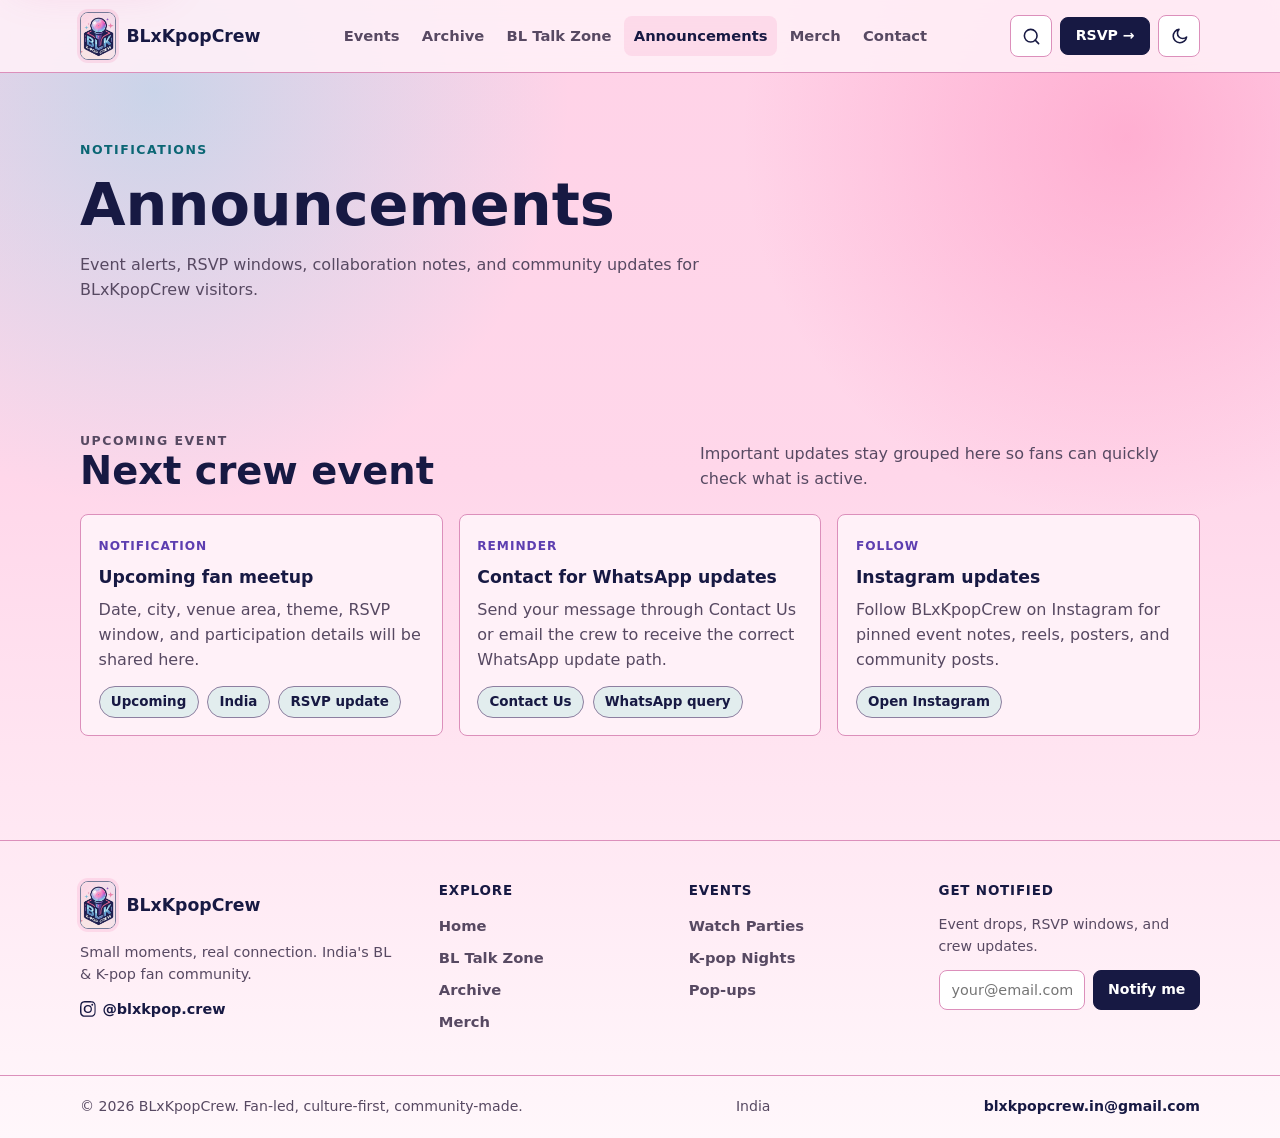
==== commit 2dc0f5a5: "feat: fix structure" ====
--- a/announcements.html
+++ b/announcements.html
@@ -10,27 +10,23 @@
   <a href="#main" class="skip-link">Skip to content</a>
   <header class="site-header">
     <div class="nav-wrap">
-      <a class="brand" href="index.html" aria-label="BLxKpopCrew home"><img class="brand-logo" src="photos%20and%20videos/logo.jpg" alt="" width="498" height="689" /><span>BLxKpopCrew</span></a>
-      <nav aria-label="Main navigation"><ul class="nav-links" id="nav-links"><li><a href="events.html">Events</a></li><li><a href="talk-zone.html">BL Talk Zone</a></li><li><a href="archive.html">Archive</a></li><li><a href="merch-store.html">Merch</a></li></ul></nav>
-      <div class="nav-actions">
-        <a href="watch-parties.html" class="nav-cta btn">RSVP →</a>
-        <button class="icon-btn" type="button" id="theme-toggle" aria-label="Switch to dark mode"><svg aria-hidden="true" width="19" height="19" viewBox="0 0 24 24" fill="none" stroke="currentColor" stroke-width="2"><path d="M20.99 12.62A8.5 8.5 0 1 1 11.38 3.01 6.5 6.5 0 0 0 20.99 12.62Z"></path></svg></button>
-        <button class="icon-btn menu-toggle" type="button" id="menu-toggle" aria-label="Open menu" aria-controls="nav-links" aria-expanded="false"><svg aria-hidden="true" width="21" height="21" viewBox="0 0 24 24" fill="none" stroke="currentColor" stroke-width="2"><path d="M4 7h16M4 12h16M4 17h16"></path></svg></button>
-      </div>
+      <a class="brand" href="index.html#home"><img class="brand-logo" src="photos%20and%20videos/logo.jpg" alt="" width="498" height="689" /><span>BLxKpopCrew</span></a>
+      <nav aria-label="Main navigation"><ul class="nav-links" id="nav-links"><li><a href="index.html#events">Events</a></li><li><a href="archive.html">Archive</a></li><li><a href="talk-zone.html">BL Talk Zone</a></li><li><a href="announcements.html" aria-current="page">Announcements</a></li><li><a href="merch-store.html">Merch</a></li><li><a href="index.html#contact">Contact</a></li></ul></nav>
+      <div class="nav-actions"><button class="icon-btn" type="button" id="search-toggle" aria-label="Search site"><svg aria-hidden="true" width="19" height="19" viewBox="0 0 24 24" fill="none" stroke="currentColor" stroke-width="2"><circle cx="11" cy="11" r="8"></circle><path d="m21 21-4.35-4.35"></path></svg></button><a href="rsvp.html" class="nav-cta btn">RSVP →</a><button class="icon-btn" type="button" id="theme-toggle" aria-label="Switch to dark mode"><svg aria-hidden="true" width="19" height="19" viewBox="0 0 24 24" fill="none" stroke="currentColor" stroke-width="2"><path d="M20.99 12.62A8.5 8.5 0 1 1 11.38 3.01 6.5 6.5 0 0 0 20.99 12.62Z"></path></svg></button><button class="icon-btn menu-toggle" type="button" id="menu-toggle" aria-label="Open menu" aria-controls="nav-links" aria-expanded="false"><svg aria-hidden="true" width="21" height="21" viewBox="0 0 24 24" fill="none" stroke="currentColor" stroke-width="2"><path d="M4 7h16M4 12h16M4 17h16"></path></svg></button></div>
     </div>
   </header>
   <main id="main" class="page-shell">
     <section class="page-hero" aria-labelledby="announcements-title">
-      <p class="eyebrow">Updates</p>
+      <p class="eyebrow">Notifications</p>
       <h1 id="announcements-title">Announcements</h1>
-      <p class="hero-copy">Event alerts, RSVP windows, collaboration notes, and community updates.</p>
+      <p class="hero-copy">Event alerts, RSVP windows, collaboration notes, and community updates for BLxKpopCrew visitors.</p>
     </section>
-    <section class="section-block" aria-labelledby="latest-updates-title">
-      <div class="section-head"><div><h2 id="latest-updates-title">Latest updates</h2></div></div>
+    <section class="section-block" aria-labelledby="upcoming-title">
+      <div class="section-head"><div><p class="eyebrow">Upcoming event</p><h2 id="upcoming-title">Next crew event</h2></div><p>Important updates stay grouped here so fans can quickly check what is active.</p></div>
       <div class="grid">
-        <article class="card"><span class="tag">Upcoming</span><h3>Next crew event</h3><p>Date, city, venue, theme, and RSVP details will be shared here. Follow Instagram or sign up for email notifications.</p><div class="meta-row"><span class="pill">Upcoming</span><span class="pill">India</span></div></article>
-        <article class="card"><span class="tag">Reminder</span><h3>Get WhatsApp updates</h3><p>Send a message through the contact form on our homepage or email us to receive the WhatsApp update link.</p><div class="meta-row"><a class="pill" href="index.html#contact">Contact us</a></div></article>
-        <article class="card"><span class="tag">Follow</span><h3>Instagram updates</h3><p>Follow @blxkpop.crew for pinned event notes, reels, posters, and community posts.</p><div class="meta-row"><a class="pill" href="https://www.instagram.com/blxkpop.crew/" target="_blank" rel="noopener">Open Instagram</a></div></article>
+        <article class="card"><span class="tag">Notification</span><h3>Upcoming fan meetup</h3><p>Date, city, venue area, theme, RSVP window, and participation details will be shared here.</p><div class="meta-row"><span class="pill">Upcoming</span><span class="pill">India</span><span class="pill">RSVP update</span></div></article>
+        <article class="card"><span class="tag">Reminder</span><h3>Contact for WhatsApp updates</h3><p>Send your message through Contact Us or email the crew to receive the correct WhatsApp update path.</p><div class="meta-row"><span class="pill">Contact Us</span><span class="pill">WhatsApp query</span></div></article>
+        <article class="card"><span class="tag">Follow</span><h3>Instagram updates</h3><p>Follow BLxKpopCrew on Instagram for pinned event notes, reels, posters, and community posts.</p><div class="meta-row"><a class="pill" href="https://www.instagram.com/blxkpop.crew/" target="_blank" rel="noopener">Open Instagram</a></div></article>
       </div>
     </section>
   </main>
@@ -41,8 +37,20 @@
       <div><h4 class="footer-col-head">Events</h4><ul class="footer-links-col"><li><a href="watch-parties.html">Watch Parties</a></li><li><a href="kpop-crossover-nights.html">K-pop Nights</a></li><li><a href="popups-partnerships.html">Pop-ups</a></li></ul></div>
       <div><h4 class="footer-col-head">Get notified</h4><p class="footer-notify-desc">Event drops, RSVP windows, and crew updates.</p><form class="notify-form" id="footer-notify-form" action="https://formspree.io/f/YOUR_FORM_ID" method="POST"><div class="notify-row"><input type="email" name="email" placeholder="your@email.com" aria-label="Email for event notifications" required /><button class="btn" type="submit">Notify me</button></div><p class="form-status" id="footer-notify-status" role="status" aria-live="polite"></p></form></div>
     </div>
-    <div class="footer-bottom"><div class="footer-bottom-inner page-shell"><span>© 2026 BLxKpopCrew. Fan-led, culture-first, community-made.</span><a href="mailto:blxkpopcrew.in@gmail.com">blxkpopcrew.in@gmail.com</a></div></div>
+    <div class="footer-bottom"><div class="footer-bottom-inner page-shell"><span>© 2026 BLxKpopCrew. Fan-led, culture-first, community-made.</span><span>India</span><a href="mailto:blxkpopcrew.in@gmail.com">blxkpopcrew.in@gmail.com</a></div></div>
   </footer>
+
+  <div class="search-overlay" id="search-overlay" role="dialog" aria-label="Search" aria-modal="true" hidden>
+    <div class="search-overlay__inner">
+      <div class="search-bar">
+        <svg aria-hidden="true" width="20" height="20" viewBox="0 0 24 24" fill="none" stroke="currentColor" stroke-width="2"><circle cx="11" cy="11" r="8"></circle><path d="m21 21-4.35-4.35"></path></svg>
+        <input type="search" id="search-input" placeholder="Search events, reviews, archive..." autocomplete="off" />
+        <button class="icon-btn" type="button" id="search-close" aria-label="Close search"><svg aria-hidden="true" width="19" height="19" viewBox="0 0 24 24" fill="none" stroke="currentColor" stroke-width="2"><path d="M18 6 6 18M6 6l12 12"></path></svg></button>
+      </div>
+      <div class="search-results" id="search-results" role="list"></div>
+    </div>
+  </div>
+
   <script src="script.js?v=theme-icons"></script>
 </body>
 </html>
--- a/styles.css
+++ b/styles.css
@@ -21,7 +21,7 @@
   --shadow: 0 18px 45px rgba(236, 91, 156, 0.18);
   --focus: 0 0 0 3px rgba(101, 214, 236, 0.4);
   --radius: 8px;
-  --max: 1200px;
+  --max: 1160px;
 }
 
 [data-theme="dark"] {
@@ -859,493 +859,7 @@
   .notice-item { white-space: normal; min-width: 86vw; }
 }
 
-/* ── Watch Parties — Netflix layout ──────────────────────────────────────── */
-.wp-hero {
-  align-items: flex-end;
-  background: color-mix(in srgb, var(--surface) 60%, var(--surface-strong) 40%);
-  display: flex;
-  min-height: 55vh;
-  overflow: hidden;
-  position: relative;
-}
-
-.wp-hero--has-image { background: var(--surface-strong); }
-
-.wp-hero-img {
-  height: 100%;
-  inset: 0;
-  object-fit: cover;
-  object-position: center top;
-  position: absolute;
-  width: 100%;
-}
-
-.wp-hero-gradient {
-  background: linear-gradient(to top, rgba(0,0,0,0.78) 0%, rgba(0,0,0,0.38) 45%, rgba(0,0,0,0.04) 100%);
-  inset: 0;
-  position: absolute;
-}
-
-.wp-hero-content {
-  padding-bottom: 2.5rem;
-  padding-top: 2rem;
-  position: relative;
-  width: 100%;
-  z-index: 1;
-}
-
-.wp-hero--has-image .wp-hero-content { color: #fff; }
-.wp-hero--has-image .eyebrow { color: var(--rose); }
-.wp-hero--has-image .wp-hero-meta,
-.wp-hero--has-image .wp-hero-desc { color: rgba(255,255,255,0.82); }
-
-.wp-hero-eyebrow { color: var(--rose); }
-
-.wp-hero-title {
-  font-size: clamp(1.85rem, 4vw, 3.15rem);
-  line-height: 1.08;
-  margin: 0.4rem 0 0.55rem;
-  max-width: 560px;
-}
-
-.wp-hero-meta {
-  color: var(--muted);
-  font-size: 0.96rem;
-  margin: 0 0 0.65rem;
-}
-
-.wp-hero-desc {
-  color: var(--muted);
-  margin: 0 0 1.3rem;
-  max-width: 480px;
-}
-
-/* Controls */
-.wp-controls {
-  padding-bottom: 0.5rem;
-  padding-top: 1.75rem;
-}
-
-.wp-search-wrap {
-  margin-bottom: 0.9rem;
-  max-width: 440px;
-  position: relative;
-}
-
-.wp-search-wrap svg {
-  color: var(--muted);
-  left: 0.9rem;
-  pointer-events: none;
-  position: absolute;
-  top: 50%;
-  transform: translateY(-50%);
-}
-
-.wp-search-input {
-  background: var(--surface-strong);
-  border: 1px solid var(--line);
-  border-radius: var(--radius);
-  color: var(--ink);
-  min-height: 44px;
-  padding: 0.7rem 0.75rem 0.7rem 2.5rem;
-  transition: border-color 150ms ease;
-  width: 100%;
-}
-
-.wp-search-input:focus {
-  border-color: var(--brand);
-  box-shadow: var(--focus);
-  outline: 0;
-}
-
-.wp-chips {
-  display: flex;
-  flex-wrap: wrap;
-  gap: 0.5rem;
-  padding-bottom: 0.25rem;
-}
-
-.wp-chip {
-  background: color-mix(in srgb, var(--sage) 10%, var(--surface-strong));
-  border: 1px solid color-mix(in srgb, var(--sage) 34%, var(--line));
-  border-radius: 999px;
-  color: var(--brand-strong);
-  cursor: pointer;
-  font-size: 0.84rem;
-  font-weight: 750;
-  min-height: 32px;
-  padding: 0.35rem 0.85rem;
-  transition: background 140ms ease, border-color 140ms ease, color 140ms ease;
-}
-
-.wp-chip:hover { border-color: var(--brand); color: var(--brand); }
-
-.wp-chip--active {
-  background: var(--brand);
-  border-color: var(--brand);
-  color: #fff;
-}
-
-/* Rows */
-#wp-rows {
-  display: grid;
-  gap: 2.25rem;
-  padding-bottom: 3.5rem;
-  padding-top: 1.25rem;
-}
-
-.wp-row-header {
-  align-items: center;
-  display: flex;
-  justify-content: space-between;
-  margin-bottom: 0.85rem;
-}
-
-.wp-row-title {
-  font-size: 1.22rem;
-  font-weight: 800;
-}
-
-.wp-row-arrows {
-  display: flex;
-  gap: 0.4rem;
-}
-
-.wp-arrow {
-  align-items: center;
-  background: var(--surface-strong);
-  border: 1px solid var(--line);
-  border-radius: var(--radius);
-  color: var(--ink);
-  cursor: pointer;
-  display: inline-flex;
-  height: 34px;
-  justify-content: center;
-  transition: border-color 140ms ease, color 140ms ease;
-  width: 34px;
-}
-
-.wp-arrow:hover { border-color: var(--brand); color: var(--brand); }
-
-.wp-scroll {
-  display: flex;
-  gap: 0.85rem;
-  overflow-x: auto;
-  padding-bottom: 0.5rem;
-  scroll-snap-type: x mandatory;
-  scrollbar-width: none;
-}
-
-.wp-scroll::-webkit-scrollbar { display: none; }
-
-.wp-scroll > [role="listitem"] {
-  flex: 0 0 255px;
-  scroll-snap-align: start;
-}
-
-/* Cards */
-.wp-card {
-  background: var(--surface);
-  border: 1px solid var(--line);
-  border-radius: var(--radius);
-  display: block;
-  overflow: hidden;
-  transition: border-color 180ms ease, box-shadow 180ms ease;
-}
-
-.wp-card:hover {
-  border-color: color-mix(in srgb, var(--brand) 55%, var(--line));
-  box-shadow: 0 16px 40px rgba(0,0,0,0.2);
-}
-
-.wp-card-thumb {
-  aspect-ratio: 16 / 9;
-  background: var(--surface-strong);
-  overflow: hidden;
-  position: relative;
-}
-
-.wp-card-thumb img {
-  height: 100%;
-  object-fit: cover;
-  transition: transform 300ms ease;
-  width: 100%;
-}
-
-.wp-card:hover .wp-card-thumb img { transform: scale(1.07); }
-
-.wp-card-ph-title {
-  align-items: center;
-  color: rgba(255,255,255,0.6);
-  display: flex;
-  font-size: 0.84rem;
-  font-weight: 750;
-  height: 100%;
-  justify-content: center;
-  margin: 0;
-  padding: 0.75rem;
-  text-align: center;
-}
-
-.wp-badge {
-  border-radius: 4px;
-  font-size: 0.7rem;
-  font-weight: 800;
-  left: 0.55rem;
-  letter-spacing: 0.06em;
-  padding: 0.18rem 0.42rem;
-  position: absolute;
-  text-transform: uppercase;
-  top: 0.55rem;
-}
-
-.wp-badge--upcoming { background: var(--sage); color: #fff; }
-[data-theme="dark"] .wp-badge--upcoming { color: var(--bg); }
-.wp-badge--past { background: rgba(0,0,0,0.52); color: rgba(255,255,255,0.9); }
-.wp-badge--full { background: var(--gold); color: #fff; }
-.wp-badge--cancelled { background: rgba(140,20,40,0.8); color: #fff; }
-
-.wp-rating {
-  background: var(--button-bg);
-  border-radius: 4px;
-  bottom: 0.55rem;
-  color: var(--button-text);
-  font-size: 0.84rem;
-  font-weight: 900;
-  padding: 0.18rem 0.46rem;
-  position: absolute;
-  right: 0.55rem;
-}
-
-/* Hover overlay */
-.wp-card-overlay {
-  background: linear-gradient(to top, rgba(0,0,0,0.88) 0%, rgba(0,0,0,0.5) 55%, transparent 100%);
-  bottom: 0;
-  display: flex;
-  flex-direction: column;
-  justify-content: flex-end;
-  left: 0;
-  opacity: 0;
-  padding: 0.85rem 0.85rem 0.7rem;
-  position: absolute;
-  right: 0;
-  top: 0;
-  transition: opacity 200ms ease;
-}
-
-.wp-card:hover .wp-card-overlay { opacity: 1; }
-
-.wp-ov-title {
-  color: #fff;
-  display: block;
-  font-size: 0.88rem;
-  font-weight: 800;
-  line-height: 1.2;
-  margin-bottom: 0.2rem;
-}
-
-.wp-ov-meta {
-  color: rgba(255,255,255,0.75);
-  font-size: 0.78rem;
-  margin: 0 0 0.35rem;
-}
-
-.wp-ov-desc {
-  color: rgba(255,255,255,0.68);
-  font-size: 0.78rem;
-  line-height: 1.45;
-  margin: 0;
-}
-
-/* Card base info */
-.wp-card-info {
-  padding: 0.7rem 0.85rem 0.85rem;
-}
-
-.wp-card-title {
-  font-size: 0.92rem;
-  font-weight: 750;
-  line-height: 1.25;
-  margin: 0 0 0.22rem;
-}
-
-.wp-card-meta {
-  color: var(--muted);
-  font-size: 0.8rem;
-  margin: 0 0 0.35rem;
-}
-
-.wp-card-cta {
-  color: var(--sage);
-  font-size: 0.8rem;
-  font-weight: 800;
-}
-
-/* Empty / loading */
-.wp-empty,
-.wp-loading {
-  color: var(--muted);
-  padding: 1rem 0 3rem;
-}
-
-@media (max-width: 900px) {
-  .wp-hero { min-height: 44vh; }
-}
-
-@media (max-width: 760px) {
-  .wp-hero { min-height: 38vh; }
-  .wp-scroll > [role="listitem"] { flex-basis: 195px; }
-  .wp-row-arrows { display: none; }
-}
-
-/* ══════════════════════════════════════════════════════════════════════════════
-   SITE-WIDE OVERHAUL — design system additions
-   ══════════════════════════════════════════════════════════════════════════════ */
-
-h2 { font-weight: 800; }
-
-/* ── Scroll entrance animation ──────────────────────────────────────────────── */
-[data-animate] {
-  opacity: 0;
-  transform: translateY(16px);
-  transition: opacity 520ms ease, transform 520ms ease;
-}
-[data-animate].is-visible { opacity: 1; transform: none; }
-@media (prefers-reduced-motion: reduce) {
-  [data-animate] { opacity: 1; transform: none; transition: none; }
-}
-
-/* ── Nav CTA button ─────────────────────────────────────────────────────────── */
-.nav-cta {
-  font-size: 0.86rem;
-  font-weight: 800;
-  min-height: 36px;
-  padding: 0.4rem 0.9rem;
-  white-space: nowrap;
-}
-@media (max-width: 760px) { .nav-cta { display: none; } }
-
-/* ── Full footer ────────────────────────────────────────────────────────────── */
-.footer-full { border-top: 1px solid var(--line); margin-top: 3rem; }
-
-.footer-grid {
-  display: grid;
-  gap: 2.5rem;
-  grid-template-columns: 1.35fr 1fr 1fr 1.35fr;
-  padding-bottom: 2.5rem;
-  padding-top: 3rem;
-}
-
-.footer-brand-link {
-  align-items: center;
-  display: inline-flex;
-  font-size: 1.05rem;
-  font-weight: 800;
-  gap: 0.65rem;
-  margin-bottom: 0.85rem;
-}
-
-.footer-tagline {
-  color: var(--muted);
-  font-size: 0.88rem;
-  line-height: 1.55;
-  margin: 0 0 1rem;
-  max-width: 240px;
-}
-
-.footer-ig {
-  align-items: center;
-  color: var(--brand);
-  display: inline-flex;
-  font-size: 0.88rem;
-  font-weight: 750;
-  gap: 0.5rem;
-  transition: color 140ms ease;
-}
-.footer-ig:hover { color: var(--rose); }
-
-.footer-col-head {
-  color: var(--ink);
-  font-size: 0.79rem;
-  font-weight: 800;
-  letter-spacing: 0.11em;
-  margin: 0 0 0.9rem;
-  text-transform: uppercase;
-}
-
-.footer-links-col {
-  display: grid;
-  gap: 0.55rem;
-  list-style: none;
-  margin: 0;
-  padding: 0;
-}
-
-.footer-links-col a {
-  color: var(--muted);
-  font-size: 0.9rem;
-  transition: color 140ms ease;
-}
-.footer-links-col a:hover { color: var(--brand); }
-
-.footer-notify-desc {
-  color: var(--muted);
-  font-size: 0.86rem;
-  margin: 0 0 0.85rem;
-}
-
-.notify-form { display: grid; gap: 0.5rem; }
-
-.notify-row { display: flex; gap: 0.5rem; }
-
-.notify-row input {
-  background: var(--surface-strong);
-  border: 1px solid var(--line);
-  border-radius: var(--radius);
-  color: var(--ink);
-  flex: 1;
-  font-size: 0.87rem;
-  min-height: 40px;
-  padding: 0.5rem 0.7rem;
-}
-
-.notify-row .btn {
-  font-size: 0.85rem;
-  min-height: 40px;
-  padding: 0.45rem 0.9rem;
-  white-space: nowrap;
-}
-
-.footer-bottom { border-top: 1px solid var(--line); }
-
-.footer-bottom-inner {
-  align-items: center;
-  color: var(--muted);
-  display: flex;
-  flex-wrap: wrap;
-  font-size: 0.86rem;
-  gap: 1rem;
-  justify-content: space-between;
-  padding-bottom: 1.25rem;
-  padding-top: 1.25rem;
-}
-
-.footer-bottom-inner a { color: var(--muted); font-weight: 700; }
-.footer-bottom-inner a:hover { color: var(--brand); }
-
-/* ── Page hero accent bar variants ──────────────────────────────────────────── */
-.page-hero {
-  border-left: 4px solid transparent;
-  padding-left: 1.5rem;
-}
-.page-hero--events  { border-left-color: var(--sage); }
-.page-hero--reviews { border-left-color: var(--gold); }
-.page-hero--archive { border-left-color: var(--rose); }
-.page-hero--merch   { border-left-color: var(--brand); }
-.page-hero--kpop    { border-left-color: var(--gold); }
-.page-hero--popups  { border-left-color: var(--rose); }
-
-/* ── Homepage: large event feature cards ─────────────────────────────────────── */
+/* ── Netflix-style event feature cards ───────────────────── */
 .event-feature-grid {
   display: grid;
   gap: 1rem;
@@ -1363,8 +877,9 @@
   position: relative;
   transition: box-shadow 200ms ease, transform 200ms ease;
 }
+
 .event-feature-card:hover {
-  box-shadow: 0 24px 52px rgba(0,0,0,0.22);
+  box-shadow: 0 24px 52px rgba(0, 0, 0, 0.22);
   transform: translateY(-4px);
 }
 
@@ -1420,327 +935,376 @@
   padding: 0.38rem 0.75rem;
   transition: background 140ms ease;
 }
+
 .event-feature-card:hover .event-feature-card__cta { background: rgba(255,255,255,0.24); }
 
 .event-feature-card--watch  { border-top: 3px solid var(--sage); }
 .event-feature-card--kpop   { border-top: 3px solid var(--gold); }
 .event-feature-card--popups { border-top: 3px solid var(--rose); }
-
-/* ── Homepage: About split ───────────────────────────────────────────────────── */
-.about-split {
-  align-items: stretch;
-  display: grid;
-  gap: 1rem;
-  grid-template-columns: 1fr 1fr;
-}
-
-.about-manifesto {
+.event-feature-card--recap  { border-top: 3px solid var(--brand); }
+
+/* ── RSVP nav button ─────────────────────────────────────── */
+.nav-cta {
+  font-size: 0.88rem;
+  min-height: 38px;
+  padding: 0.45rem 0.9rem;
+  white-space: nowrap;
+}
+
+/* ── Search overlay ──────────────────────────────────────── */
+.search-overlay {
+  backdrop-filter: blur(18px);
+  background: color-mix(in srgb, var(--bg) 94%, transparent);
+  inset: 0;
+  position: fixed;
+  z-index: 50;
+}
+
+.search-overlay[hidden] { display: none; }
+
+.search-overlay__inner {
+  margin: 0 auto;
+  max-width: 680px;
+  padding: 4rem 1.25rem 2rem;
+}
+
+.search-bar {
+  align-items: center;
+  background: var(--surface-strong);
+  border: 1px solid var(--line);
+  border-radius: var(--radius);
+  box-shadow: var(--shadow);
+  display: flex;
+  gap: 0.75rem;
+  padding: 0.75rem 1rem;
+}
+
+.search-bar > svg { color: var(--muted); flex: 0 0 auto; }
+
+#search-input {
+  background: none;
+  border: 0;
+  color: var(--ink);
+  flex: 1;
+  font-size: 1rem;
+  min-height: 0;
+  outline: none;
+  padding: 0;
+  width: 0;
+}
+
+.search-results { margin-top: 1rem; }
+
+.search-result {
   background: var(--surface);
   border: 1px solid var(--line);
-  border-left: 4px solid var(--sage);
-  border-radius: var(--radius);
-  display: flex;
-  flex-direction: column;
-  justify-content: center;
-  padding: 2rem 2.25rem;
-}
-.about-manifesto h2 { font-size: clamp(1.6rem, 2.5vw, 2.35rem); margin-bottom: 1rem; }
-.about-manifesto p { color: var(--muted); font-size: 1.01rem; line-height: 1.65; margin: 0; }
-
-.about-photo { border: 1px solid var(--line); border-radius: var(--radius); overflow: hidden; }
-.about-photo img { height: 100%; object-fit: cover; width: 100%; }
-
-/* ── Values grid ─────────────────────────────────────────────────────────────── */
-.values-grid {
-  display: grid;
-  gap: 1rem;
-  grid-template-columns: repeat(3, 1fr);
-  margin-top: 1rem;
-}
-
-.value-card {
-  background: var(--surface-strong);
-  border: 1px solid var(--line);
-  border-radius: var(--radius);
-  padding: 1.35rem;
-}
-.value-card h3 { font-size: 1rem; margin-bottom: 0.5rem; }
-.value-card p { color: var(--muted); font-size: 0.91rem; line-height: 1.55; margin: 0; }
-
-/* ── Homepage: Archive preview ───────────────────────────────────────────────── */
-.archive-preview-grid {
-  display: grid;
-  gap: 0.75rem;
-  grid-template-columns: repeat(4, 1fr);
-}
-.archive-preview-grid .photo { aspect-ratio: 1 / 1; }
-
-/* ── Lightbox ────────────────────────────────────────────────────────────────── */
-.lightbox {
-  align-items: center;
-  background: rgba(0,0,0,0.92);
-  bottom: 0;
-  display: flex;
-  justify-content: center;
-  left: 0;
-  opacity: 0;
-  pointer-events: none;
-  position: fixed;
-  right: 0;
-  top: 0;
-  transition: opacity 220ms ease;
-  z-index: 100;
-}
-.lightbox.is-open { opacity: 1; pointer-events: auto; }
-
-.lightbox__img {
   border-radius: var(--radius);
   display: block;
-  max-height: 90vh;
-  max-width: 90vw;
-  object-fit: contain;
-}
-
-.lightbox__close {
-  background: rgba(255,255,255,0.1);
-  border: 1px solid rgba(255,255,255,0.22);
-  border-radius: var(--radius);
-  color: #fff;
-  cursor: pointer;
-  font-size: 1.1rem;
-  line-height: 1;
-  padding: 0.45rem 0.7rem;
-  position: fixed;
-  right: 1.25rem;
-  top: 1.25rem;
-  transition: background 140ms ease;
-}
-.lightbox__close:hover { background: rgba(255,255,255,0.22); }
-
-.photo--clickable { cursor: pointer; }
-.photo--clickable:hover img { transform: scale(1.04); }
-
-/* ── Filter / tab switcher (archive + talk-zone) ─────────────────────────────── */
-.filter-tabs {
-  border-bottom: 1px solid var(--line);
-  display: flex;
-  gap: 0;
-  margin-bottom: 2rem;
-  overflow-x: auto;
-  scrollbar-width: none;
-}
-.filter-tabs::-webkit-scrollbar { display: none; }
-
-.filter-tab {
-  background: none;
-  border: none;
-  border-bottom: 2px solid transparent;
-  color: var(--muted);
-  cursor: pointer;
-  flex: 0 0 auto;
+  margin-bottom: 0.5rem;
+  padding: 0.9rem 1rem;
+  transition: border-color 160ms ease, box-shadow 160ms ease;
+}
+
+.search-result:hover {
+  border-color: var(--brand);
+  box-shadow: var(--shadow);
+}
+
+.search-result__label {
+  color: var(--gold);
+  display: block;
+  font-size: 0.74rem;
+  font-weight: 800;
+  letter-spacing: 0.08em;
+  margin-bottom: 0.25rem;
+  text-transform: uppercase;
+}
+
+.search-result__title { color: var(--ink); display: block; font-weight: 750; }
+.search-result__desc { color: var(--muted); display: block; font-size: 0.88rem; margin-top: 0.2rem; }
+
+.search-empty { color: var(--muted); padding: 1.5rem 0; text-align: center; }
+
+/* ── 4-column footer ─────────────────────────────────────── */
+.footer-full { margin-top: 2rem; }
+
+.footer-grid {
+  display: grid;
+  gap: 2rem;
+  grid-template-columns: 1.5fr 1fr 1fr 1.2fr;
+  padding-bottom: 2.5rem;
+  padding-top: 2.5rem;
+}
+
+.footer-brand-link {
+  align-items: center;
+  display: inline-flex;
+  font-size: 1.08rem;
+  font-weight: 800;
+  gap: 0.65rem;
+  margin-bottom: 0.75rem;
+}
+
+.footer-tagline { color: var(--muted); font-size: 0.9rem; margin: 0 0 0.75rem; }
+
+.footer-ig {
+  align-items: center;
+  color: var(--brand-strong);
+  display: inline-flex;
   font-size: 0.9rem;
   font-weight: 750;
-  margin-bottom: -1px;
-  padding: 0.7rem 1.1rem;
-  transition: color 140ms ease, border-color 140ms ease;
+  gap: 0.4rem;
+}
+
+.footer-ig:hover { color: var(--brand); }
+
+.footer-col-head {
+  color: var(--ink);
+  font-size: 0.84rem;
+  font-weight: 800;
+  letter-spacing: 0.06em;
+  margin: 0 0 0.75rem;
+  text-transform: uppercase;
+}
+
+.footer-links-col { display: grid; gap: 0.45rem; list-style: none; margin: 0; padding: 0; }
+.footer-links-col a { color: var(--muted); font-size: 0.92rem; font-weight: 600; }
+.footer-links-col a:hover { color: var(--brand); }
+
+.footer-notify-desc { color: var(--muted); font-size: 0.88rem; margin: 0 0 0.75rem; }
+.notify-form { width: 100%; }
+
+.notify-row { display: flex; gap: 0.5rem; }
+
+.notify-row input {
+  flex: 1;
+  font-size: 0.9rem;
+  min-height: 40px;
+  padding: 0.5rem 0.75rem;
+  width: 0;
+}
+
+.notify-row .btn {
+  font-size: 0.88rem;
+  min-height: 40px;
+  padding: 0.45rem 0.85rem;
   white-space: nowrap;
 }
-.filter-tab:hover { color: var(--ink); }
-.filter-tab.is-active { border-bottom-color: var(--brand); color: var(--brand); }
+
+.footer-bottom { border-top: 1px solid var(--line); }
+
+.footer-bottom-inner {
+  align-items: center;
+  color: var(--muted);
+  display: flex;
+  flex-wrap: wrap;
+  font-size: 0.88rem;
+  gap: 1rem;
+  justify-content: space-between;
+  padding-bottom: 1.25rem;
+  padding-top: 1.25rem;
+}
+
+.footer-bottom-inner a { color: var(--brand-strong); font-weight: 750; }
+
+/* ── Filter tabs (talk-zone) ─────────────────────────────── */
+.filter-tabs { display: flex; flex-wrap: wrap; gap: 0.5rem; margin-bottom: 1.5rem; }
+
+.filter-tab {
+  background: var(--surface);
+  border: 1px solid var(--line);
+  border-radius: 999px;
+  color: var(--muted);
+  cursor: pointer;
+  font-size: 0.88rem;
+  font-weight: 700;
+  padding: 0.45rem 1rem;
+  transition: background 160ms ease, border-color 160ms ease, color 160ms ease;
+}
+
+.filter-tab:hover { border-color: var(--brand); color: var(--brand-strong); }
+.filter-tab.is-active { background: var(--button-bg); border-color: var(--button-bg); color: var(--button-text); }
 
 .tab-panel { display: none; }
 .tab-panel.is-active { display: block; }
 
-/* ── Archive: larger photo grid ──────────────────────────────────────────────── */
-.archive-photo-grid {
-  display: grid;
-  gap: 0.85rem;
-  grid-template-columns: repeat(3, 1fr);
-}
-.archive-photo-grid .photo { aspect-ratio: 4 / 3; }
-.archive-photo-grid .photo:first-child { aspect-ratio: 16 / 9; grid-column: span 2; }
-
-/* ── Collab cards (pop-ups page) ─────────────────────────────────────────────── */
-.collab-grid { display: grid; gap: 1rem; grid-template-columns: repeat(2, 1fr); }
-
-.collab-card {
+/* ── Talk-zone sort & search ─────────────────────────────── */
+.zone-controls {
+  align-items: center;
+  display: flex;
+  flex-wrap: wrap;
+  gap: 0.75rem;
+  margin-bottom: 1.5rem;
+}
+
+.zone-search {
+  align-items: center;
+  background: var(--surface-strong);
+  border: 1px solid var(--line);
+  border-radius: var(--radius);
+  display: flex;
+  flex: 1;
+  gap: 0.5rem;
+  min-width: 180px;
+  padding: 0.5rem 0.75rem;
+}
+
+.zone-search > svg { color: var(--muted); flex: 0 0 auto; }
+
+#zone-search-input {
+  background: none;
+  border: 0;
+  color: var(--ink);
+  flex: 1;
+  min-height: 0;
+  outline: none;
+  padding: 0;
+  width: 0;
+}
+
+.sort-btns { align-items: center; display: flex; flex-wrap: wrap; gap: 0.35rem; }
+
+.sort-btn {
   background: var(--surface);
   border: 1px solid var(--line);
-  border-radius: var(--radius);
-  overflow: hidden;
-  transition: border-color 160ms ease, box-shadow 160ms ease, transform 160ms ease;
-}
-.collab-card:hover {
-  border-color: color-mix(in srgb, var(--brand) 42%, var(--line));
-  box-shadow: var(--shadow);
-  transform: translateY(-2px);
-}
-
-.collab-card__header {
-  align-items: center;
-  background: color-mix(in srgb, var(--surface-strong) 82%, var(--brand) 18%);
-  border-bottom: 1px solid var(--line);
-  display: flex;
-  gap: 1rem;
-  justify-content: space-between;
-  padding: 0.9rem 1.25rem;
-}
-
-.collab-card__partner {
-  color: var(--sage);
-  font-size: 0.76rem;
-  font-weight: 800;
-  letter-spacing: 0.08em;
-  text-transform: uppercase;
-}
-
-.collab-card__body { padding: 1.25rem; }
-.collab-card__body h3 { margin-bottom: 0.5rem; }
-.collab-card__body p { color: var(--muted); font-size: 0.91rem; line-height: 1.5; margin: 0 0 0.9rem; }
-
-/* ── Merch coming-soon page ──────────────────────────────────────────────────── */
-.merch-coming {
-  align-items: center;
-  display: flex;
-  flex-direction: column;
-  min-height: 58vh;
-  padding: 4.5rem 0 3rem;
+  border-radius: 999px;
+  color: var(--muted);
+  cursor: pointer;
+  font-size: 0.82rem;
+  font-weight: 700;
+  padding: 0.35rem 0.75rem;
+  transition: background 160ms ease, border-color 160ms ease, color 160ms ease;
+}
+
+.sort-btn:hover { border-color: var(--brand); color: var(--brand-strong); }
+.sort-btn.is-active { background: var(--surface-strong); border-color: var(--sage); color: var(--ink); }
+.review-card[hidden] { display: none !important; }
+[data-archive-type][hidden] { display: none !important; }
+
+/* ── Event detail page ───────────────────────────────────── */
+.event-detail-back {
+  color: var(--muted);
+  display: inline-flex;
+  font-size: 0.9rem;
+  font-weight: 700;
+  gap: 0.4rem;
+  margin-bottom: 1.5rem;
+}
+
+.event-detail-back:hover { color: var(--brand); }
+
+.event-detail-meta {
+  align-items: center;
+  display: flex;
+  flex-wrap: wrap;
+  gap: 0.65rem;
+  margin: 1rem 0 1.5rem;
+}
+
+.event-photos-grid {
+  display: grid;
+  gap: 1rem;
+  grid-template-columns: repeat(3, minmax(0, 1fr));
+}
+
+.event-photos-grid .photo:first-child { grid-column: span 2; grid-row: span 2; }
+
+.event-rsvp-band {
+  background: color-mix(in srgb, var(--brand) 8%, var(--surface));
+  border: 1px solid color-mix(in srgb, var(--brand) 30%, var(--line));
+  border-radius: var(--radius);
+  padding: 1.5rem;
   text-align: center;
 }
 
-.merch-coming__badge {
-  background: color-mix(in srgb, var(--brand) 12%, var(--surface-strong));
-  border: 1px solid color-mix(in srgb, var(--brand) 28%, var(--line));
-  border-radius: 999px;
-  color: var(--brand);
-  display: inline-block;
-  font-size: 0.8rem;
-  font-weight: 800;
-  letter-spacing: 0.11em;
-  margin-bottom: 1.25rem;
-  padding: 0.38rem 1rem;
-  text-transform: uppercase;
-}
-
-.merch-coming h1 {
-  font-size: clamp(2.2rem, 5vw, 3.8rem);
-  margin-bottom: 1rem;
-  max-width: 520px;
-}
-
-.merch-coming__sub {
-  color: var(--muted);
-  font-size: 1.02rem;
-  margin: 0 0 2.5rem;
-  max-width: 400px;
-}
-
-.merch-coming .notify-form { max-width: 380px; width: 100%; }
-
-.merch-preview-grid {
-  display: grid;
-  gap: 1rem;
-  grid-template-columns: repeat(3, 1fr);
-  margin-top: 4rem;
-}
-
-.merch-preview-card {
-  aspect-ratio: 3 / 4;
-  background: var(--surface);
-  border: 1px solid var(--line);
-  border-radius: var(--radius);
+.event-rsvp-band h2 { font-size: 1.6rem; margin-bottom: 0.5rem; }
+.event-rsvp-band p { color: var(--muted); margin: 0 0 1.25rem; }
+
+/* ── Responsive additions ────────────────────────────────── */
+@media (max-width: 900px) {
+  .footer-grid { grid-template-columns: 1fr 1fr; }
+  .event-photos-grid { grid-template-columns: 1fr 1fr; }
+  .event-photos-grid .photo:first-child { grid-column: 1; grid-row: auto; }
+}
+
+@media (max-width: 760px) {
+  .footer-grid { grid-template-columns: 1fr; }
+  .zone-controls { flex-direction: column; align-items: stretch; }
+  .zone-search { flex: none; width: 100%; }
+  .event-photos-grid { grid-template-columns: 1fr; }
+  .nav-cta { display: none; }
+}
+
+/* ── Watch-party / event inner pages ─────────────────────────── */
+.wp-hero {
+  align-items: flex-end;
+  background: color-mix(in srgb, var(--surface) 60%, var(--surface-strong) 40%);
+  display: flex;
+  min-height: 55vh;
   overflow: hidden;
   position: relative;
 }
-.merch-preview-card img { height: 100%; object-fit: cover; width: 100%; }
-
-.merch-preview-card__label {
-  background: color-mix(in srgb, var(--surface-strong) 88%, transparent);
-  border-top: 1px solid var(--line);
-  bottom: 0;
-  color: var(--muted);
-  font-size: 0.84rem;
-  font-weight: 700;
-  left: 0;
-  padding: 0.65rem 0.85rem;
-  position: absolute;
-  right: 0;
-}
-
-/* ── Events hub page ─────────────────────────────────────────────────────────── */
-.events-hub-grid { display: grid; gap: 1rem; }
-
-.events-hub-card {
-  align-items: center;
-  background: var(--surface);
-  border: 1px solid var(--line);
-  border-radius: var(--radius);
-  display: grid;
-  gap: 2rem;
-  grid-template-columns: 1fr auto;
-  overflow: hidden;
-  padding: 2rem 2.5rem;
-  position: relative;
-  transition: border-color 160ms ease, box-shadow 160ms ease, transform 160ms ease;
-}
-.events-hub-card:hover {
-  border-color: color-mix(in srgb, var(--brand) 42%, var(--line));
-  box-shadow: var(--shadow);
-  transform: translateY(-3px);
-}
-
-.events-hub-card__accent {
-  bottom: 0;
-  left: 0;
-  position: absolute;
-  top: 0;
-  width: 4px;
-}
-.events-hub-card--watch  .events-hub-card__accent { background: var(--sage); }
-.events-hub-card--kpop   .events-hub-card__accent { background: var(--gold); }
-.events-hub-card--popups .events-hub-card__accent { background: var(--rose); }
-
-.events-hub-card__label {
-  display: block;
-  font-size: 0.75rem;
-  font-weight: 800;
-  letter-spacing: 0.1em;
-  margin-bottom: 0.45rem;
-  text-transform: uppercase;
-}
-.events-hub-card--watch  .events-hub-card__label { color: var(--sage); }
-.events-hub-card--kpop   .events-hub-card__label { color: var(--gold); }
-.events-hub-card--popups .events-hub-card__label { color: var(--rose); }
-
-.events-hub-card h2 { font-size: clamp(1.35rem, 2.5vw, 1.9rem); margin: 0 0 0.5rem; }
-.events-hub-card p { color: var(--muted); font-size: 0.95rem; margin: 0; }
-
-.events-hub-card__arrow {
-  color: var(--muted);
-  flex: 0 0 auto;
-  font-size: 1.4rem;
-  transition: color 160ms ease, transform 160ms ease;
-}
-.events-hub-card:hover .events-hub-card__arrow { color: var(--brand); transform: translateX(4px); }
-
-/* ── Responsive additions ────────────────────────────────────────────────────── */
-@media (max-width: 900px) {
-  .footer-grid { grid-template-columns: 1fr 1fr; }
-  .event-feature-grid { grid-template-columns: 1fr; }
-  .about-split, .values-grid { grid-template-columns: 1fr; }
-  .archive-photo-grid { grid-template-columns: 1fr 1fr; }
-  .archive-photo-grid .photo:first-child { aspect-ratio: 4/3; grid-column: span 2; }
-  .collab-grid { grid-template-columns: 1fr; }
-  .merch-preview-grid { grid-template-columns: 1fr 1fr; }
-}
-
+.wp-hero--has-image { background: var(--surface-strong); }
+.wp-hero-img { height: 100%; inset: 0; object-fit: cover; object-position: center top; position: absolute; width: 100%; }
+.wp-hero-gradient { background: linear-gradient(to top, rgba(0,0,0,0.78) 0%, rgba(0,0,0,0.38) 45%, rgba(0,0,0,0.04) 100%); inset: 0; position: absolute; }
+.wp-hero-content { padding-bottom: 2.5rem; padding-top: 2rem; position: relative; width: 100%; z-index: 1; }
+.wp-hero--has-image .wp-hero-content { color: #fff; }
+.wp-hero--has-image .eyebrow { color: var(--rose); }
+.wp-hero--has-image .wp-hero-desc { color: rgba(255,255,255,0.82); }
+.wp-hero-title { font-size: clamp(1.85rem, 4vw, 3.15rem); line-height: 1.08; margin: 0.4rem 0 0.55rem; max-width: 560px; }
+.wp-hero-desc { color: var(--muted); margin: 0 0 1.3rem; max-width: 480px; }
+
+.wp-controls { padding-bottom: 0.5rem; padding-top: 1.75rem; }
+.wp-search-wrap { margin-bottom: 0.9rem; max-width: 440px; position: relative; }
+.wp-search-wrap svg { color: var(--muted); left: 0.9rem; pointer-events: none; position: absolute; top: 50%; transform: translateY(-50%); }
+.wp-search-input { background: var(--surface-strong); border: 1px solid var(--line); border-radius: var(--radius); color: var(--ink); min-height: 44px; padding: 0.7rem 0.75rem 0.7rem 2.5rem; transition: border-color 150ms ease; width: 100%; }
+.wp-search-input:focus { border-color: var(--brand); box-shadow: var(--focus); outline: 0; }
+
+.wp-chips { display: flex; flex-wrap: wrap; gap: 0.5rem; padding-bottom: 0.25rem; }
+.wp-chip { background: color-mix(in srgb, var(--sage) 10%, var(--surface-strong)); border: 1px solid color-mix(in srgb, var(--sage) 34%, var(--line)); border-radius: 999px; color: var(--brand-strong); cursor: pointer; font-size: 0.84rem; font-weight: 750; min-height: 32px; padding: 0.35rem 0.85rem; transition: background 140ms ease, border-color 140ms ease, color 140ms ease; }
+.wp-chip:hover { border-color: var(--brand); color: var(--brand); }
+.wp-chip--active { background: var(--brand); border-color: var(--brand); color: #fff; }
+
+#wp-rows { display: grid; gap: 2.25rem; padding-bottom: 3.5rem; padding-top: 1.25rem; }
+.wp-row-header { align-items: center; display: flex; justify-content: space-between; margin-bottom: 0.85rem; }
+.wp-row-title { font-size: 1.22rem; font-weight: 800; }
+.wp-row-arrows { display: flex; gap: 0.4rem; }
+.wp-arrow { align-items: center; background: var(--surface-strong); border: 1px solid var(--line); border-radius: var(--radius); color: var(--ink); cursor: pointer; display: inline-flex; height: 34px; justify-content: center; transition: border-color 140ms ease, color 140ms ease; width: 34px; }
+.wp-arrow:hover { border-color: var(--brand); color: var(--brand); }
+.wp-scroll { display: flex; gap: 0.85rem; overflow-x: auto; padding-bottom: 0.5rem; scroll-snap-type: x mandatory; scrollbar-width: none; }
+.wp-scroll::-webkit-scrollbar { display: none; }
+.wp-scroll > [role="listitem"] { flex: 0 0 255px; scroll-snap-align: start; }
+
+.wp-card { background: var(--surface); border: 1px solid var(--line); border-radius: var(--radius); display: block; overflow: hidden; transition: border-color 180ms ease, box-shadow 180ms ease; }
+.wp-card:hover { border-color: color-mix(in srgb, var(--brand) 55%, var(--line)); box-shadow: 0 16px 40px rgba(0,0,0,0.2); }
+.wp-card-thumb { aspect-ratio: 16 / 9; background: var(--surface-strong); overflow: hidden; position: relative; }
+.wp-card-thumb img { height: 100%; object-fit: cover; transition: transform 300ms ease; width: 100%; }
+.wp-card:hover .wp-card-thumb img { transform: scale(1.07); }
+.wp-card-ph-title { align-items: center; color: rgba(255,255,255,0.6); display: flex; font-size: 0.84rem; font-weight: 750; height: 100%; justify-content: center; margin: 0; padding: 0.75rem; text-align: center; }
+
+.wp-badge { border-radius: 4px; font-size: 0.7rem; font-weight: 800; left: 0.55rem; letter-spacing: 0.06em; padding: 0.18rem 0.42rem; position: absolute; text-transform: uppercase; top: 0.55rem; }
+.wp-badge--upcoming { background: var(--sage); color: #fff; }
+[data-theme="dark"] .wp-badge--upcoming { color: var(--bg); }
+.wp-badge--past { background: rgba(0,0,0,0.52); color: rgba(255,255,255,0.9); }
+.wp-badge--full { background: var(--gold); color: #fff; }
+.wp-badge--cancelled { background: rgba(140,20,40,0.8); color: #fff; }
+.wp-rating { background: var(--button-bg); border-radius: 4px; bottom: 0.55rem; color: var(--button-text); font-size: 0.84rem; font-weight: 900; padding: 0.18rem 0.46rem; position: absolute; right: 0.55rem; }
+
+.wp-card-overlay { background: linear-gradient(to top, rgba(0,0,0,0.88) 0%, rgba(0,0,0,0.5) 55%, transparent 100%); bottom: 0; display: flex; flex-direction: column; justify-content: flex-end; left: 0; opacity: 0; padding: 0.85rem 0.85rem 0.7rem; position: absolute; right: 0; top: 0; transition: opacity 200ms ease; }
+.wp-card:hover .wp-card-overlay { opacity: 1; }
+.wp-ov-title { color: #fff; display: block; font-size: 0.88rem; font-weight: 800; line-height: 1.2; margin-bottom: 0.2rem; }
+.wp-ov-meta { color: rgba(255,255,255,0.75); font-size: 0.78rem; margin: 0 0 0.35rem; }
+.wp-ov-desc { color: rgba(255,255,255,0.68); font-size: 0.78rem; line-height: 1.45; margin: 0; }
+
+.wp-card-info { padding: 0.7rem 0.85rem 0.85rem; }
+.wp-card-title { font-size: 0.92rem; font-weight: 750; line-height: 1.25; margin: 0 0 0.22rem; }
+.wp-card-meta { color: var(--muted); font-size: 0.8rem; margin: 0 0 0.35rem; }
+.wp-card-cta { color: var(--sage); font-size: 0.8rem; font-weight: 800; }
+.wp-empty { color: var(--muted); padding: 1rem 0 3rem; }
+
+@media (max-width: 900px) { .wp-hero { min-height: 44vh; } }
 @media (max-width: 760px) {
-  .footer-grid { gap: 1.75rem; grid-template-columns: 1fr; padding-top: 2rem; }
-  .archive-preview-grid { grid-template-columns: 1fr 1fr; }
-  .archive-photo-grid { grid-template-columns: 1fr; }
-  .archive-photo-grid .photo:first-child { aspect-ratio: 4/3; grid-column: auto; }
-  .merch-preview-grid { grid-template-columns: 1fr; }
-  .events-hub-card { grid-template-columns: 1fr; padding: 1.5rem; }
-  .events-hub-card__arrow { display: none; }
-  .page-hero { padding-left: 1rem; }
-}
+  .wp-hero { min-height: 38vh; }
+  .wp-scroll > [role="listitem"] { flex-basis: 195px; }
+  .wp-row-arrows { display: none; }
+}
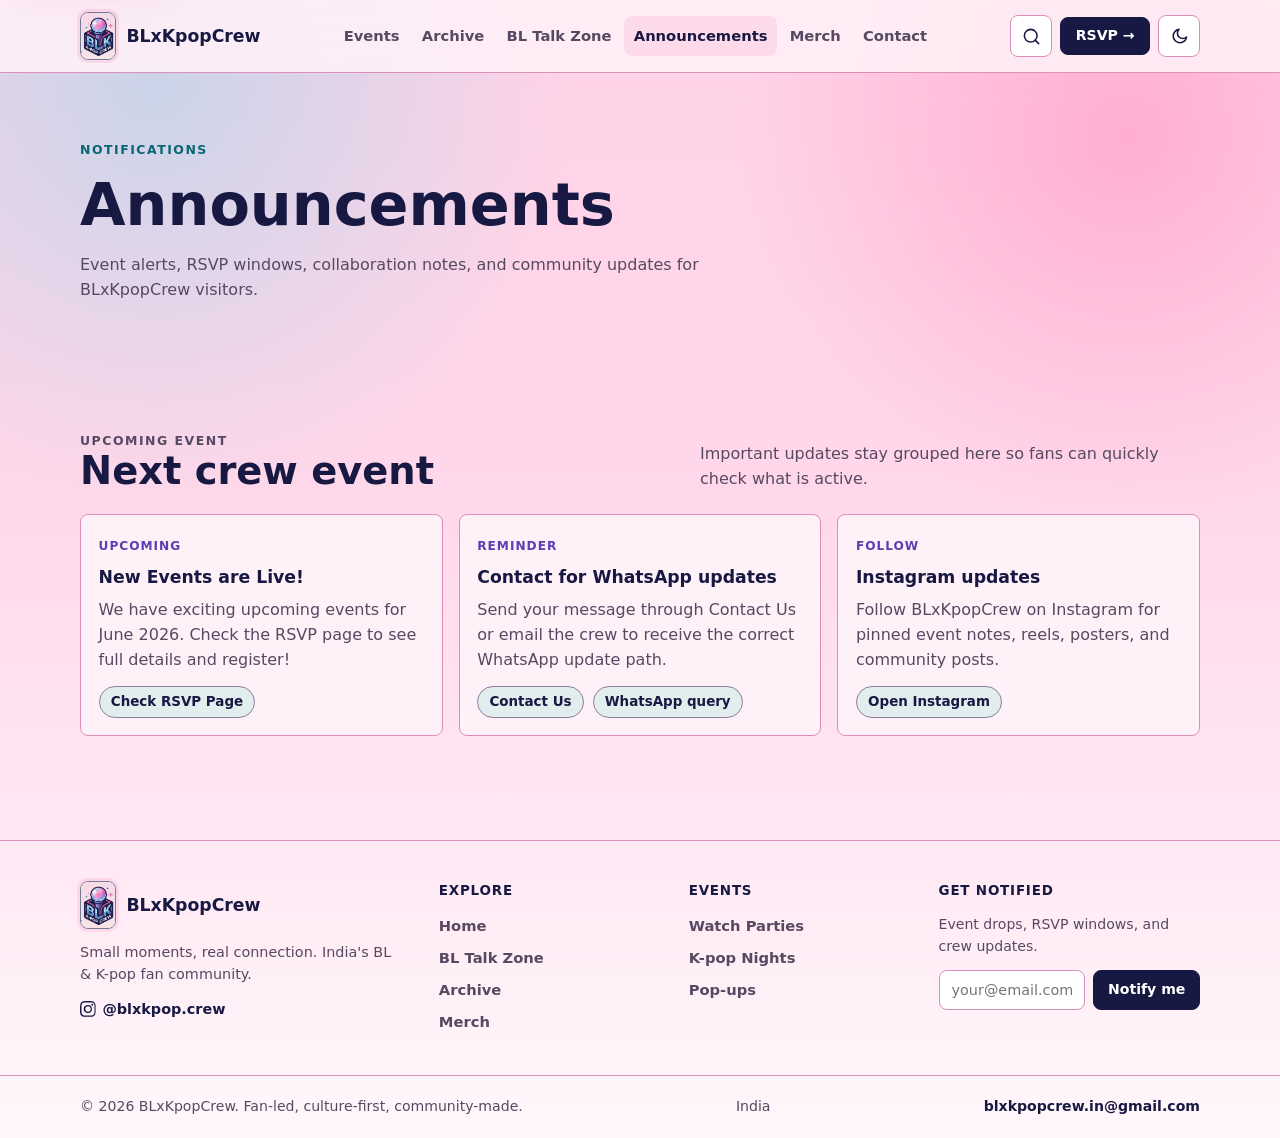
==== commit 080cd1e5: "feat: add real BL talk zone reviews with posters and update forms links" ====
--- a/announcements.html
+++ b/announcements.html
@@ -24,7 +24,7 @@
     <section class="section-block" aria-labelledby="upcoming-title">
       <div class="section-head"><div><p class="eyebrow">Upcoming event</p><h2 id="upcoming-title">Next crew event</h2></div><p>Important updates stay grouped here so fans can quickly check what is active.</p></div>
       <div class="grid">
-        <article class="card"><span class="tag">Notification</span><h3>Upcoming fan meetup</h3><p>Date, city, venue area, theme, RSVP window, and participation details will be shared here.</p><div class="meta-row"><span class="pill">Upcoming</span><span class="pill">India</span><span class="pill">RSVP update</span></div></article>
+        <article class="card"><span class="tag">Upcoming</span><h3>New Events are Live!</h3><p>We have exciting upcoming events for June 2026. Check the RSVP page to see full details and register!</p><div class="meta-row"><a class="pill" href="rsvp.html">Check RSVP Page</a></div></article>
         <article class="card"><span class="tag">Reminder</span><h3>Contact for WhatsApp updates</h3><p>Send your message through Contact Us or email the crew to receive the correct WhatsApp update path.</p><div class="meta-row"><span class="pill">Contact Us</span><span class="pill">WhatsApp query</span></div></article>
         <article class="card"><span class="tag">Follow</span><h3>Instagram updates</h3><p>Follow BLxKpopCrew on Instagram for pinned event notes, reels, posters, and community posts.</p><div class="meta-row"><a class="pill" href="https://www.instagram.com/blxkpop.crew/" target="_blank" rel="noopener">Open Instagram</a></div></article>
       </div>
@@ -35,7 +35,7 @@
       <div><a class="brand footer-brand-link" href="index.html"><img class="brand-logo" src="photos%20and%20videos/logo.jpg" alt="" width="498" height="689" /><span>BLxKpopCrew</span></a><p class="footer-tagline">Small moments, real connection. India's BL &amp; K-pop fan community.</p><a class="footer-ig" href="https://www.instagram.com/blxkpop.crew/" target="_blank" rel="noopener"><svg aria-hidden="true" width="16" height="16" viewBox="0 0 16 16" fill="currentColor"><path d="M8 0C5.83 0 5.56.01 4.71.05 3.86.09 3.28.22 2.77.42a3.6 3.6 0 0 0-1.3.85 3.6 3.6 0 0 0-.85 1.3c-.2.51-.33 1.09-.37 1.94C.01 5.56 0 5.83 0 8s.01 2.44.05 3.29c.04.85.17 1.43.37 1.94.21.53.49.98.85 1.3.36.36.77.64 1.3.85.51.2 1.09.33 1.94.37.85.04 1.12.05 3.29.05s2.44-.01 3.29-.05c.85-.04 1.43-.17 1.94-.37.53-.21.98-.49 1.3-.85.36-.36.64-.77.85-1.3.2-.51.33-1.09.37-1.94.04-.85.05-1.12.05-3.29s-.01-2.44-.05-3.29c-.04-.85-.17-1.43-.37-1.94a3.6 3.6 0 0 0-.85-1.3 3.6 3.6 0 0 0-1.3-.85c-.51-.2-1.09-.33-1.94-.37C10.44.01 10.17 0 8 0Zm0 1.44c2.13 0 2.38.01 3.22.05.78.04 1.2.17 1.48.28.37.14.63.31.91.59.28.28.45.54.59.91.11.28.24.7.28 1.48.04.84.05 1.09.05 3.22s-.01 2.38-.05 3.22c-.04.78-.17 1.2-.28 1.48-.14.37-.31.63-.59.91-.28.28-.54.45-.91.59-.28.11-.7.24-1.48.28-.84.04-1.09.05-3.22.05s-2.38-.01-3.22-.05c-.78-.04-1.2-.17-1.48-.28a2.15 2.15 0 0 1-.91-.59 2.15 2.15 0 0 1-.59-.91c-.11-.28-.24-.7-.28-1.48-.04-.84-.05-1.09-.05-3.22s.01-2.38.05-3.22c.04-.78.17-1.2.28-1.48.14-.37.31-.63.59-.91.28-.28.54-.45.91-.59.28-.11.7-.24 1.48-.28.84-.04 1.09-.05 3.22-.05Z"/><path d="M8 3.89A4.11 4.11 0 1 0 8 12.1 4.11 4.11 0 0 0 8 3.89Zm0 6.78A2.67 2.67 0 1 1 8 5.33a2.67 2.67 0 0 1 0 5.34Zm5.23-6.94a.96.96 0 1 1-1.92 0 .96.96 0 0 1 1.92 0Z"/></svg> @blxkpop.crew</a></div>
       <div><h4 class="footer-col-head">Explore</h4><ul class="footer-links-col"><li><a href="index.html">Home</a></li><li><a href="talk-zone.html">BL Talk Zone</a></li><li><a href="archive.html">Archive</a></li><li><a href="merch-store.html">Merch</a></li></ul></div>
       <div><h4 class="footer-col-head">Events</h4><ul class="footer-links-col"><li><a href="watch-parties.html">Watch Parties</a></li><li><a href="kpop-crossover-nights.html">K-pop Nights</a></li><li><a href="popups-partnerships.html">Pop-ups</a></li></ul></div>
-      <div><h4 class="footer-col-head">Get notified</h4><p class="footer-notify-desc">Event drops, RSVP windows, and crew updates.</p><form class="notify-form" id="footer-notify-form" action="https://formspree.io/f/YOUR_FORM_ID" method="POST"><div class="notify-row"><input type="email" name="email" placeholder="your@email.com" aria-label="Email for event notifications" required /><button class="btn" type="submit">Notify me</button></div><p class="form-status" id="footer-notify-status" role="status" aria-live="polite"></p></form></div>
+      <div><h4 class="footer-col-head">Get notified</h4><p class="footer-notify-desc">Event drops, RSVP windows, and crew updates.</p><form class="notify-form" id="footer-notify-form" action="https://formspree.io/f/xwvjvwqo" method="POST"><div class="notify-row"><input type="email" name="email" placeholder="your@email.com" aria-label="Email for event notifications" required /><button class="btn" type="submit">Notify me</button></div><p class="form-status" id="footer-notify-status" role="status" aria-live="polite"></p></form></div>
     </div>
     <div class="footer-bottom"><div class="footer-bottom-inner page-shell"><span>© 2026 BLxKpopCrew. Fan-led, culture-first, community-made.</span><span>India</span><a href="mailto:blxkpopcrew.in@gmail.com">blxkpopcrew.in@gmail.com</a></div></div>
   </footer>
--- a/styles.css
+++ b/styles.css
@@ -566,23 +566,27 @@
 }
 
 .review-card {
+  align-items: start;
   background: var(--surface);
   border: 1px solid var(--line);
   border-radius: var(--radius);
   display: grid;
   gap: 1.25rem;
-  grid-template-columns: minmax(240px, 0.72fr) minmax(0, 1.28fr);
+  grid-template-columns: minmax(220px, 300px) minmax(0, 1fr);
   overflow: hidden;
 }
 
 .review-media {
   background: var(--surface-strong);
-  min-height: 100%;
+  border-radius: calc(var(--radius) - 4px);
+  height: clamp(220px, 28vw, 340px);
+  margin: 1rem 0 1rem 1rem;
+  overflow: hidden;
 }
 
 .review-media img {
   height: 100%;
-  min-height: 320px;
+  min-height: 0;
   object-fit: cover;
   width: 100%;
 }
@@ -613,6 +617,15 @@
   padding: 0.45rem 0.7rem;
 }
 
+.rating-badge::after {
+  color: #f5b301;
+  content: "★";
+  font-size: 0.95em;
+  line-height: 1;
+  margin-left: 0.28rem;
+  text-shadow: 0 1px 0 color-mix(in srgb, #7a4b00 40%, transparent);
+}
+
 .review-writeup {
   color: var(--muted);
   margin: 1rem 0;
@@ -814,6 +827,12 @@
   .review-layout,
   .review-card {
     grid-template-columns: 1fr;
+  }
+
+  .review-media {
+    aspect-ratio: 16 / 10;
+    height: auto;
+    margin: 1rem 1rem 0;
   }
 
   .review-content { padding: 0 1.1rem 1.1rem; }
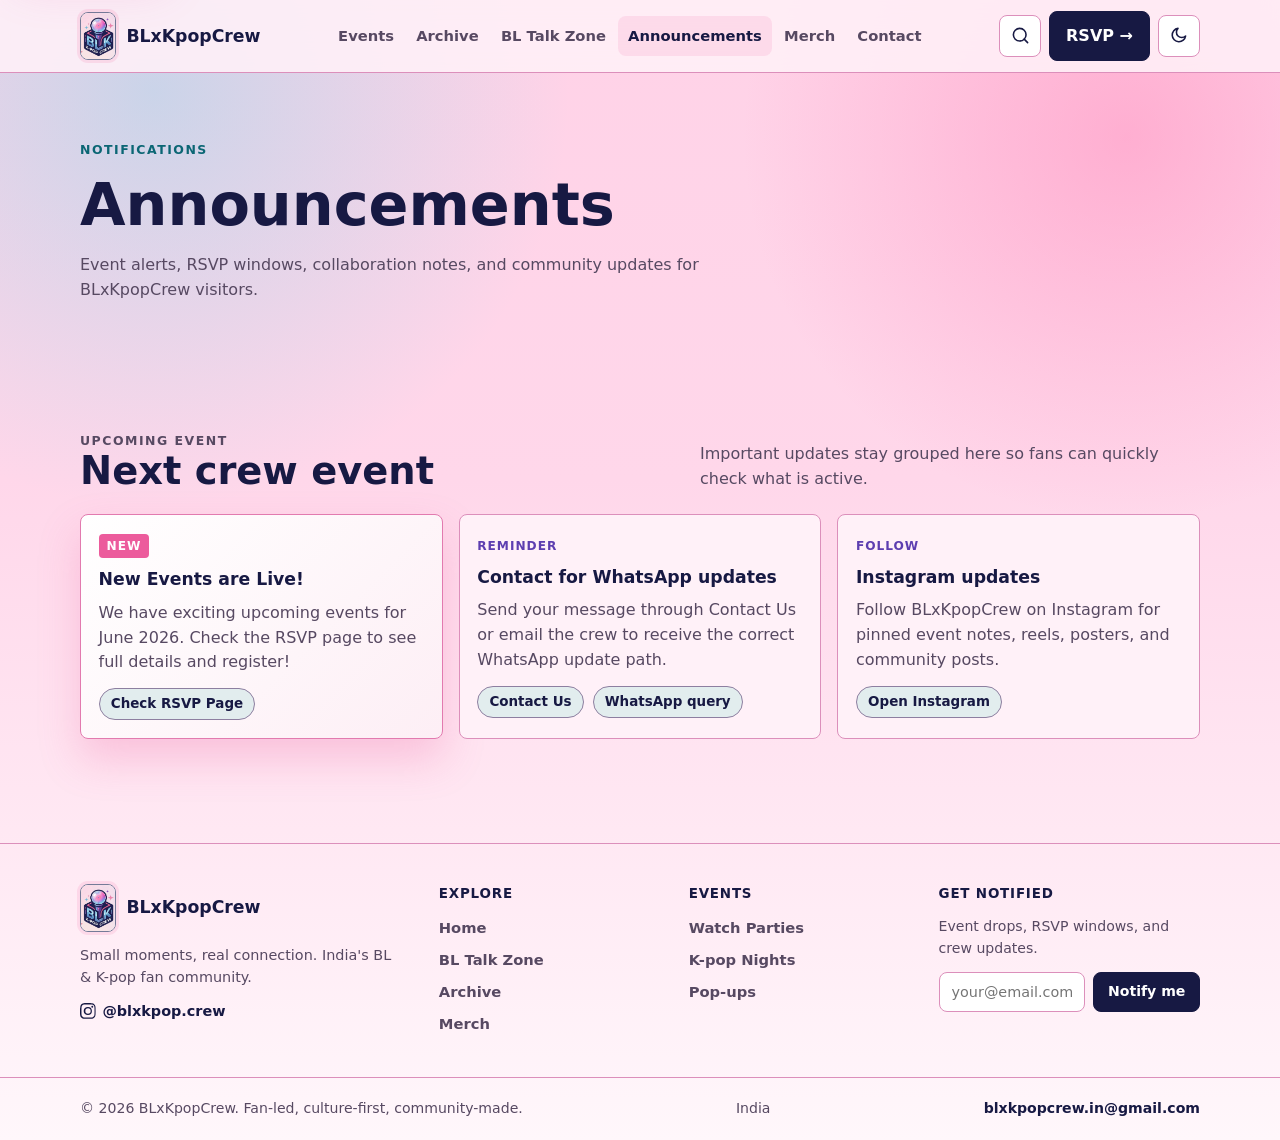
==== commit 1c2a7224: "feat: add new archive photos" ====
--- a/announcements.html
+++ b/announcements.html
@@ -24,7 +24,7 @@
     <section class="section-block" aria-labelledby="upcoming-title">
       <div class="section-head"><div><p class="eyebrow">Upcoming event</p><h2 id="upcoming-title">Next crew event</h2></div><p>Important updates stay grouped here so fans can quickly check what is active.</p></div>
       <div class="grid">
-        <article class="card"><span class="tag">Upcoming</span><h3>New Events are Live!</h3><p>We have exciting upcoming events for June 2026. Check the RSVP page to see full details and register!</p><div class="meta-row"><a class="pill" href="rsvp.html">Check RSVP Page</a></div></article>
+        <article class="card card--featured"><span class="tag">New</span><h3>New Events are Live!</h3><p>We have exciting upcoming events for June 2026. Check the RSVP page to see full details and register!</p><div class="meta-row"><a class="pill" href="rsvp.html">Check RSVP Page</a></div></article>
         <article class="card"><span class="tag">Reminder</span><h3>Contact for WhatsApp updates</h3><p>Send your message through Contact Us or email the crew to receive the correct WhatsApp update path.</p><div class="meta-row"><span class="pill">Contact Us</span><span class="pill">WhatsApp query</span></div></article>
         <article class="card"><span class="tag">Follow</span><h3>Instagram updates</h3><p>Follow BLxKpopCrew on Instagram for pinned event notes, reels, posters, and community posts.</p><div class="meta-row"><a class="pill" href="https://www.instagram.com/blxkpop.crew/" target="_blank" rel="noopener">Open Instagram</a></div></article>
       </div>
--- a/styles.css
+++ b/styles.css
@@ -496,6 +496,25 @@
   transition: border-color 160ms ease, box-shadow 160ms ease, transform 160ms ease;
 }
 
+.card--featured {
+  background: linear-gradient(135deg, var(--surface-strong) 0%, color-mix(in srgb, var(--brand) 10%, var(--surface-strong)) 100%);
+  border-color: color-mix(in srgb, var(--brand) 40%, var(--line));
+  box-shadow: 0 20px 40px rgba(236, 91, 156, 0.25);
+  animation: card-pulse 3s ease-in-out infinite;
+}
+
+.card--featured .tag {
+  background: var(--brand);
+  color: var(--surface-strong);
+  padding: 0.15rem 0.5rem;
+  border-radius: 4px;
+}
+
+@keyframes card-pulse {
+  0%, 100% { transform: scale(1); }
+  50% { transform: scale(1.02); }
+}
+
 a.card { display: block; }
 
 a.card:focus-visible {
@@ -962,13 +981,47 @@
 .event-feature-card--popups { border-top: 3px solid var(--rose); }
 .event-feature-card--recap  { border-top: 3px solid var(--brand); }
 
-/* ── RSVP nav button ─────────────────────────────────────── */
-.nav-cta {
-  font-size: 0.88rem;
-  min-height: 38px;
-  padding: 0.45rem 0.9rem;
-  white-space: nowrap;
-}
+/* ── Consolidated Event Galleries (archive.html) ────────────────── */
+.event-galleries {
+  display: flex;
+  flex-direction: column;
+  gap: 4rem;
+}
+
+.gallery-category {
+  display: flex;
+  flex-direction: column;
+  gap: 2rem;
+}
+
+.category-label {
+  font-size: 1.5rem;
+  font-weight: 800;
+  color: var(--brand-strong);
+  border-bottom: 2px solid var(--line);
+  padding-bottom: 0.5rem;
+  margin: 0;
+}
+
+.event-gallery-item {
+  padding-top: 2rem;
+  margin-bottom: 2rem;
+}
+
+.event-gallery-item h4 {
+  font-size: 1.2rem;
+  font-weight: 700;
+  margin-bottom: 1rem;
+  color: var(--ink);
+}
+
+.event-gallery-item:target {
+  background: color-mix(in srgb, var(--brand) 10%, transparent);
+  border-radius: var(--radius);
+  padding: 1rem;
+  outline: 2px solid var(--brand);
+}
+
 
 /* ── Search overlay ──────────────────────────────────────── */
 .search-overlay {
